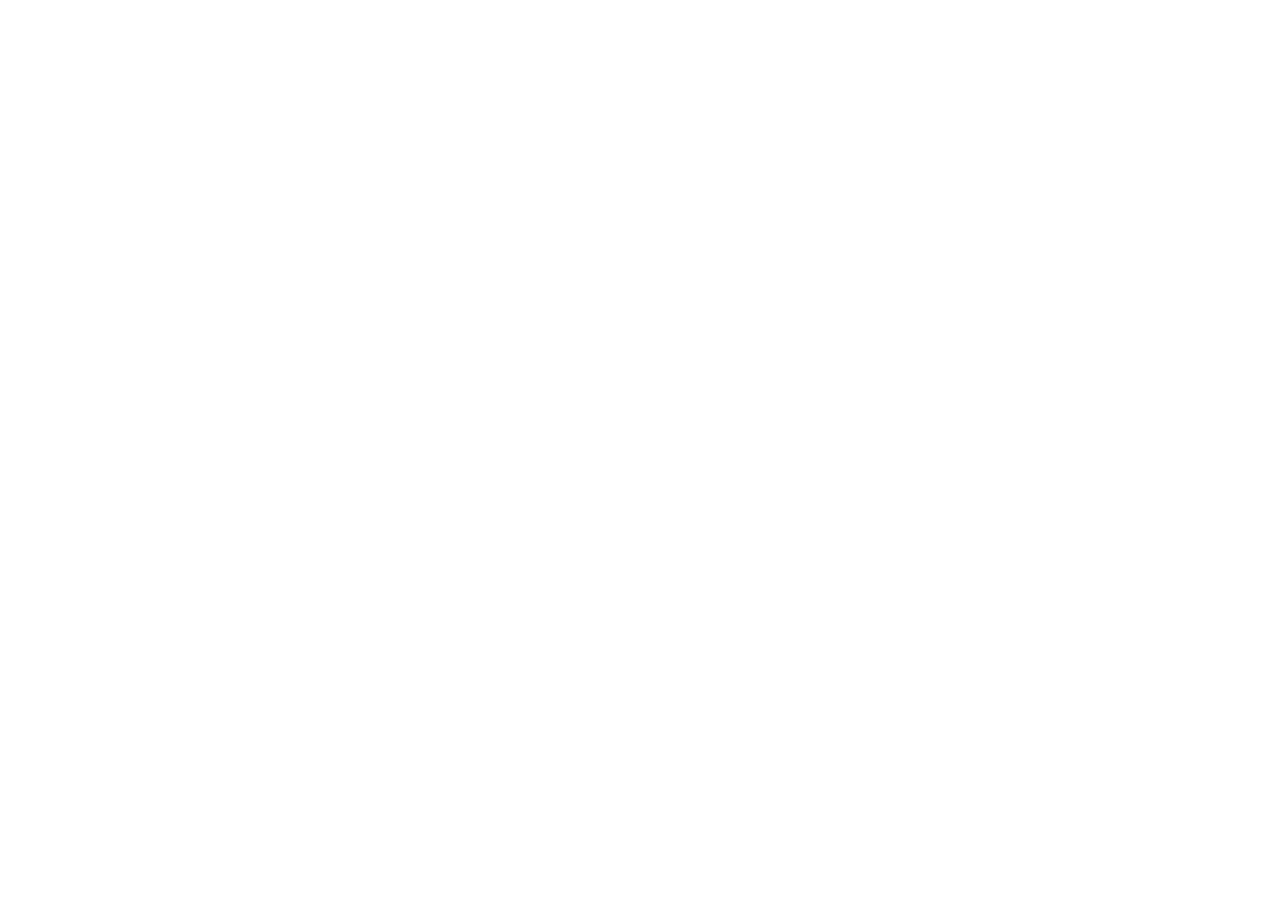
==== about.html @ 355c8183 "Init : création du dépôt, arborescence des fichiers et structure HTML de base" ====
<!DOCTYPE html>
<html lang="en">
<head>
    <meta charset="UTF-8">
    <meta name="viewport" content="width=device-width, initial-scale=1.0">
    <title>Document</title>
    <link rel="stylesheet" href="bootstrap\bootstrap5\css\bootstrap.css">
    <link rel="stylesheet" href="css/style.css">
</head>
<body>
    









    <script 
src="https://cdn.jsdelivr.net/npm/bootstrap@5.3.0/dist/js/bootstrap.bundle.min.js"
></script> 
<!-- Votre script JavaScript --> 
<script src="js/main.js"></script>
</body>
</html>
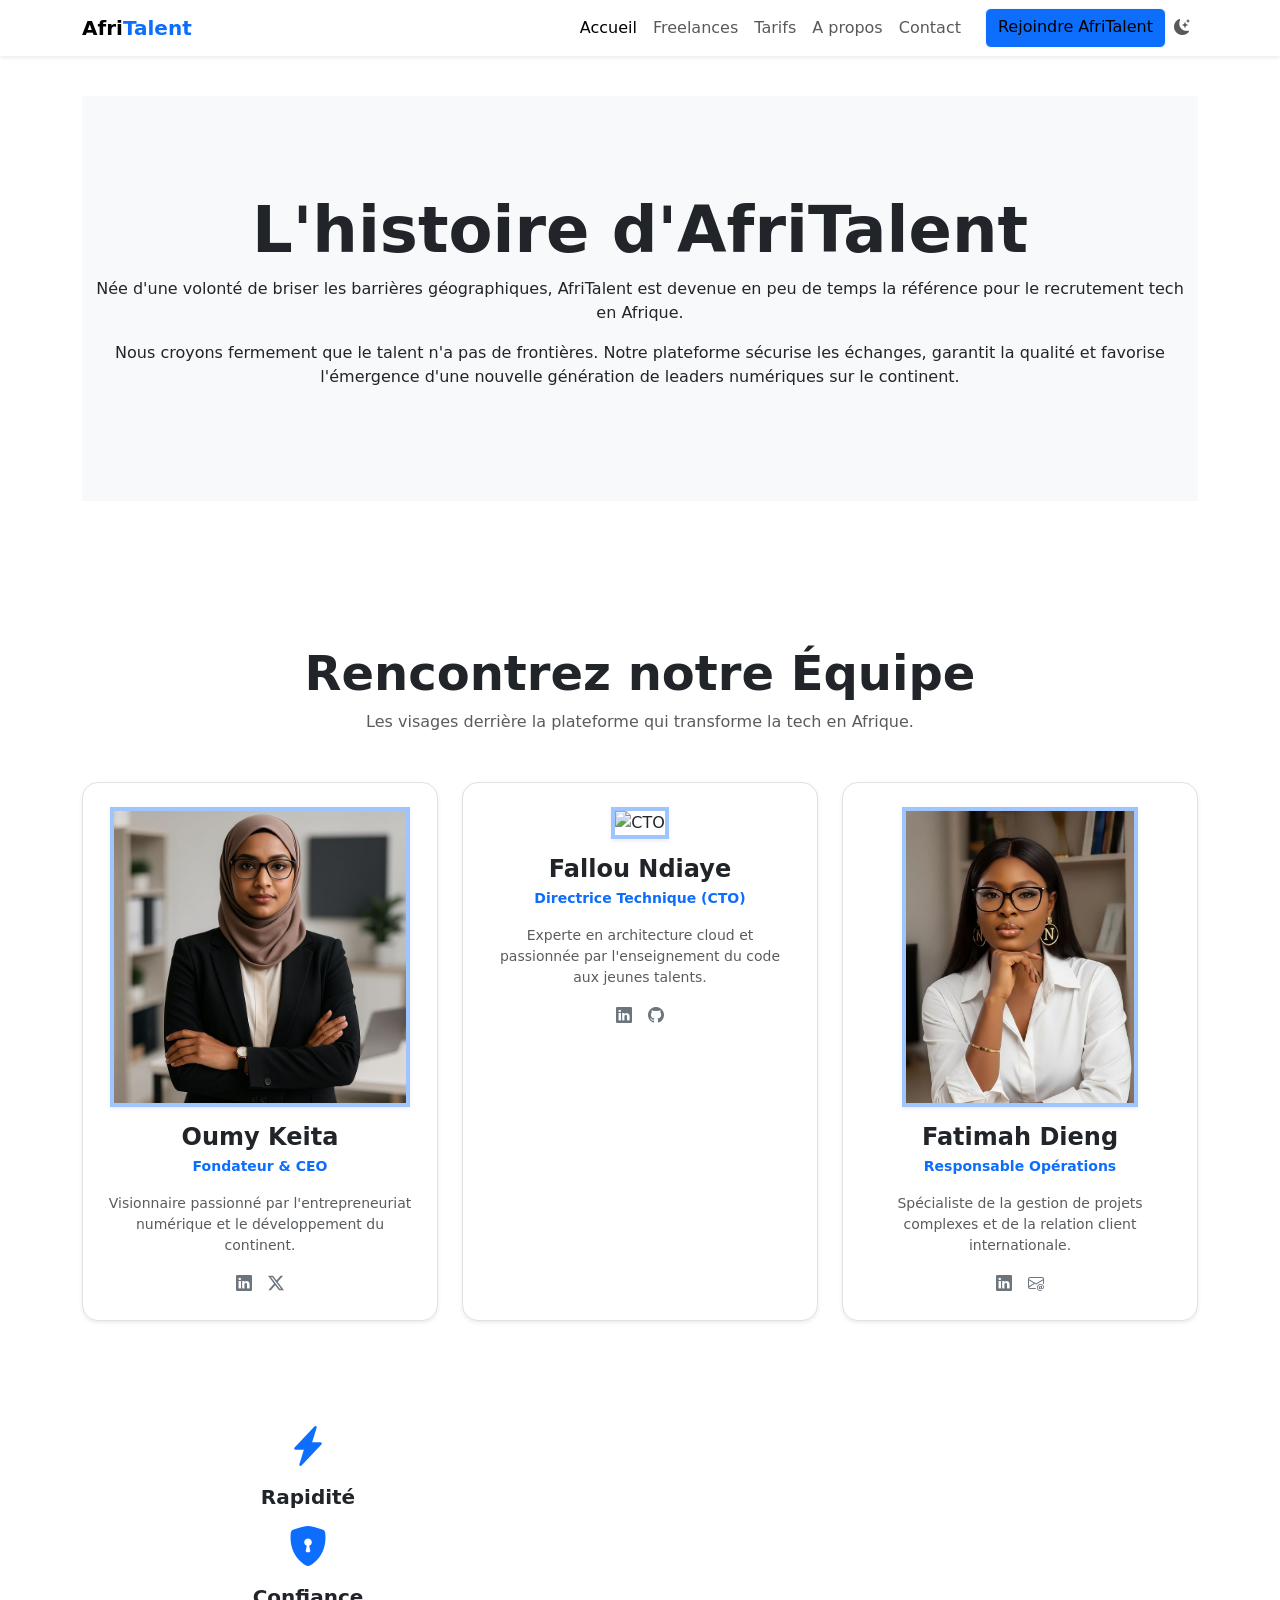
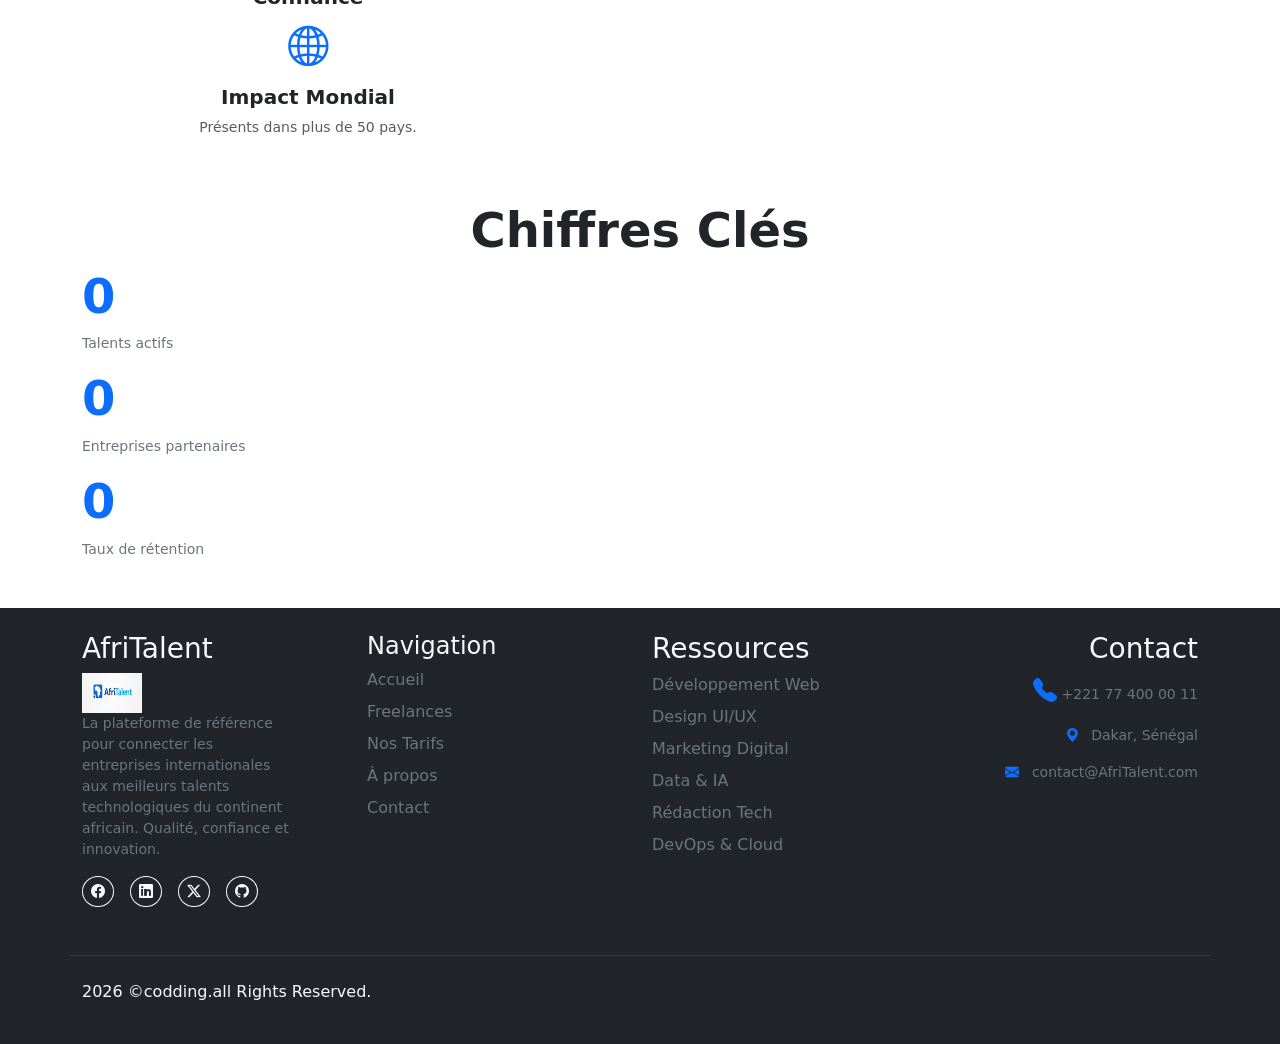
==== commit bb30c63c: "HTML : structure complète des 5 pages avec sections et contenu texte" ====
--- a/about.html
+++ b/about.html
@@ -1,27 +1,205 @@
 <!DOCTYPE html>
 <html lang="en">
+
 <head>
     <meta charset="UTF-8">
     <meta name="viewport" content="width=device-width, initial-scale=1.0">
-    <title>Document</title>
-    <link rel="stylesheet" href="bootstrap\bootstrap5\css\bootstrap.css">
+    <title>A Propos-AfriTalent</title>
+    <!-- Bootstrap 5 via CDN : feuille de style -->
+    <link href="https://cdn.jsdelivr.net/npm/bootstrap@5.3.0/dist/css/bootstrap.min.css" rel="stylesheet">
+    <link rel="stylesheet" href="https://cdn.jsdelivr.net/npm/bootstrap-icons@1.11.3/font/bootstrap-icons.css">
     <link rel="stylesheet" href="css/style.css">
 </head>
+
 <body>
-    
+    <nav class="navbar navbar-expand-lg  fixed-top bg-white shadow-sm" id="mainNav">
+        <div class="container">
+            <a class="navbar-brand fw-bold" href="index.html">Afri<span class="text-primary">Talent</span></a>
+            <div class="collapse navbar-collapse" id="navMenu">
+                <ul class="navbar-nav ms-auto">
+                    <li class="nav-item"><a class="nav-link active" href="index.html">Accueil</a></li>
+                    <li class="nav-item"><a class="nav-link " href="freelances.html">Freelances</a></li>
+                    <li class="nav-item"><a class="nav-link" href="tarifs.html">Tarifs</a></li>
+                    <li class="nav-item"><a class="nav-link" href="about.html">A propos</a></li>
+                    <li class="nav-item"><a class="nav-link" href="contact.html">Contact</a></li>
+                    <a href="#" class="btn btn-light ms-3 bg-primary">Rejoindre AfriTalent</a>
+                    <button class="btn btn-link nav-link" id="darkModeToggle"><i
+                            class="bi bi-moon-stars-fill"></i></button>
+                </ul>
+                <div>
+                </div>
+            </div>
+        </div>
+    </nav>
+    <section class="container py-5">
+        <header class="bg-light py-5 mt-5">
+            <div class="container py-5 text-center reveal">
+                <h1 class="display-3 fw-bold">L'histoire d'AfriTalent</h1>
+                <p>Née d'une volonté de briser les barrières géographiques, AfriTalent est devenue en peu de temps la
+                    référence pour le recrutement tech en Afrique.</p>
+                <p>Nous croyons fermement que le talent n'a pas de frontières. Notre plateforme sécurise les échanges,
+                    garantit la qualité et favorise l'émergence d'une nouvelle génération de leaders numériques sur le
+                    continent.</p>
+            </div>
+        </header>
+    </section>
+    <section class="container py-5">
+        <div class="py-5 reveal">
+            <div class="text-center mb-5">
+                <h2 class="fw-bold display-5">Rencontrez notre Équipe</h2>
+                <p class="text-muted">Les visages derrière la plateforme qui transforme la tech en Afrique.</p>
+            </div>
+            <div class="row g-4">
+                <div class="col-md-4 text-center">
+                    <div class="team-card p-4 rounded-4 bg-white shadow-sm border h-100">
+                        <img src="image/oumy.jpg" height="300vh"
+                            class=" mb-3 border border-4 border-primary-subtle shadow-sm" alt="CEO">
+                        <h4 class="fw-bold mb-1">Oumy Keita</h4>
+                        <p class="text-primary fw-bold small mb-3">Fondateur & CEO</p>
+                        <p class="text-muted small">Visionnaire passionné par l'entrepreneuriat numérique et le
+                            développement du continent.</p>
+                        <div class="d-flex justify-content-center gap-3">
+                            <a href="#" class="text-secondary"><i class="bi bi-linkedin"></i></a>
+                            <a href="#" class="text-secondary"><i class="bi bi-twitter-x"></i></a>
+                        </div>
+                    </div>
+                </div>
+                <div class="col-md-4 text-center">
+                    <div class="team-card p-4 rounded-4 bg-white shadow-sm border h-100">
+                        <img src="image/Fallou.jpg" height="300vh"
+                            class=" mb-3 border border-4 border-primary-subtle shadow-sm" alt="CTO">
+                        <h4 class="fw-bold mb-1">Fallou Ndiaye</h4>
+                        <p class="text-primary fw-bold small mb-3">Directrice Technique (CTO)</p>
+                        <p class="text-muted small">Experte en architecture cloud et passionnée par l'enseignement du
+                            code aux jeunes talents.</p>
+                        <div class="d-flex justify-content-center gap-3">
+                            <a href="#" class="text-secondary"><i class="bi bi-linkedin"></i></a>
+                            <a href="#" class="text-secondary"><i class="bi bi-github"></i></a>
+                        </div>
+                    </div>
+                </div>
+                <div class="col-md-4 text-center">
+                    <div class="team-card p-4 rounded-4 bg-white shadow-sm border h-100">
+                        <img src="image/fatimah.jpg" height="300vh"
+                            class=" mb-3 border border-4 border-primary-subtle shadow-sm" alt="COO">
+                        <h4 class="fw-bold mb-1">Fatimah Dieng</h4>
+                        <p class="text-primary fw-bold small mb-3">Responsable Opérations</p>
+                        <p class="text-muted small">Spécialiste de la gestion de projets complexes et de la relation
+                            client internationale.</p>
+                        <div class="d-flex justify-content-center gap-3">
+                            <a href="#" class="text-secondary"><i class="bi bi-linkedin"></i></a>
+                            <a href="#" class="text-secondary"><i class="bi bi-envelope-at"></i></a>
+                        </div>
+                    </div>
+                </div>
+            </div>
+        </div>
+    </section>
+    <section>
+        <div class="row align-items-center g-5 mb-5">
+            <div class="col-lg-6 reveal">
+                <div class="bento-grid">
+                    <div class="bento-item item-3 text-center">
+                        <i class="bi bi-lightning-charge-fill fs-1 text-primary"></i>
+                        <h5 class="fw-bold mt-2">Rapidité</h5>
+                    </div>
+                    <div class="bento-item text-center">
+                        <i class="bi bi-shield-lock-fill fs-1 text-primary"></i>
+                        <h5 class="fw-bold mt-2">Confiance</h5>
+                    </div>
+                    <div class="bento-item item-1 text-center">
+                        <i class="bi bi-globe2 fs-1 text-primary"></i>
+                        <h5 class="fw-bold mt-2">Impact Mondial</h5>
+                        <p class="small text-muted">Présents dans plus de 50 pays.</p>
+                    </div>
+                </div>
+            </div>
+        </div>
+    </section>
+    <section class="container my-5">
+        <h2 class="fw-bold display-5 text-center ">Chiffres Clés</h2>
+        <div class="bento-grid">
+            <div class="bento-item large">
+                <h3 class="display-5 fw-bold text-primary">0</h3>
+                <p class="text-secondary small">Talents actifs</p>
+            </div>
+            <div class="bento-item">
+                <h3 class="display-5 fw-bold text-primary">0</h3>
+                <p class="text-secondary small">Entreprises partenaires</p>
+            </div>
+            <div class="bento-item">
+                <h3 class="display-5 fw-bold text-primary">0</h3>
+                <p class="text-secondary small">Taux de rétention</p>
+            </div>
+        </div>
+    </section>
+    <footer class="bg-dark text-light py-4">
+        <div class="container">
+            <div class="row">
+                <div class="col col-lg-3">
+                    <h3>AfriTalent</h3>
+                    <img src="image/logo.jpeg" alt="" width="60px" height="40px">
+                    <p class="text-secondary small pe-lg-5">
+                        La plateforme de référence pour connecter les entreprises internationales aux meilleurs talents
+                        technologiques du continent africain. Qualité, confiance et innovation.
+                    </p>
+                    <div class="d-flex gap-3 mt-3 mb-4">
+                        <a href="#" class="btn btn-outline-light btn-sm rounded-circle"><i
+                                class="bi bi-facebook"></i></a>
+                        <a href="#" class="btn btn-outline-light btn-sm rounded-circle"><i
+                                class="bi bi-linkedin"></i></a>
+                        <a href="#" class="btn btn-outline-light btn-sm rounded-circle"><i
+                                class="bi bi-twitter-x"></i></a>
+                        <a href="#" class="btn btn-outline-light btn-sm rounded-circle"><i class="bi bi-github"></i></a>
+                    </div>
+                </div>
+                <div class="col">
+                    <h4>Navigation</h4>
+                    <ul class="list-unstyled footer-links">
+                        <li class="mb-2"><a href="index.html" class="text-secondary text-decoration-none">Accueil</a>
+                        </li>
+                        <li class="mb-2"><a href="freelances.html"
+                                class="text-secondary text-decoration-none">Freelances</a></li>
+                        <li class="mb-2"><a href="tarifs.html" class="text-secondary text-decoration-none">Nos
+                                Tarifs</a></li>
+                        <li class="mb-2"><a href="about.html" class="text-secondary text-decoration-none">À propos</a>
+                        </li>
+                        <li class="mb-2"><a href="contact.html" class="text-secondary text-decoration-none">Contact</a>
+                        </li>
+                    </ul>
+                </div>
+                <div class="col">
+                    <h3>Ressources</h3>
+                    <ul class="list-unstyled footer-links">
+                        <li class="mb-2"><a href="#" class="text-secondary text-decoration-none">Développement Web</a>
+                        </li>
+                        <li class="mb-2"><a href="#" class="text-secondary text-decoration-none">Design UI/UX</a></li>
+                        <li class="mb-2"><a href="#" class="text-secondary text-decoration-none">Marketing Digital</a>
+                        </li>
+                        <li class="mb-2"><a href="#" class="text-secondary text-decoration-none">Data & IA</a></li>
+                        <li class="mb-2"><a href="#" class="text-secondary text-decoration-none">Rédaction Tech</a></li>
+                        <li class="mb-2"><a href="#" class="text-secondary text-decoration-none">DevOps & Cloud</a></li>
+                    </ul>
+                </div>
+                <div class="col col-lg-3 text-lg-end">
+                    <h3>Contact</h3>
+                    <p class="text-secondary small"><i class="bi bi-telephone-fill text-primary fs-4"></i> +221 77 400
+                        00 11</p>
+                    <p class="text-secondary small "><i class="bi bi-geo-alt-fill text-primary me-2"></i> Dakar, Sénégal
+                    </p>
+                    <p class="text-secondary small "><i class="bi bi-envelope-fill text-primary me-2"></i>
+                        contact@AfriTalent.com</p>
+                </div>
+                <hr class="my-4 border-secondary">
+                <div>
+                    <p>2026 &copy;codding.all Rights Reserved.</p>
+                </div>
+            </div>
+        </div>
+        </footter>
+        <script src="https://cdn.jsdelivr.net/npm/bootstrap@5.3.0/dist/js/bootstrap.bundle.min.js"></script>
+        <!-- Votre script JavaScript -->
+        <script src="js/main.js"></script>
+</body>
 
-
-
-
-
-
-
-
-
-    <script 
-src="https://cdn.jsdelivr.net/npm/bootstrap@5.3.0/dist/js/bootstrap.bundle.min.js"
-></script> 
-<!-- Votre script JavaScript --> 
-<script src="js/main.js"></script>
-</body>
 </html>
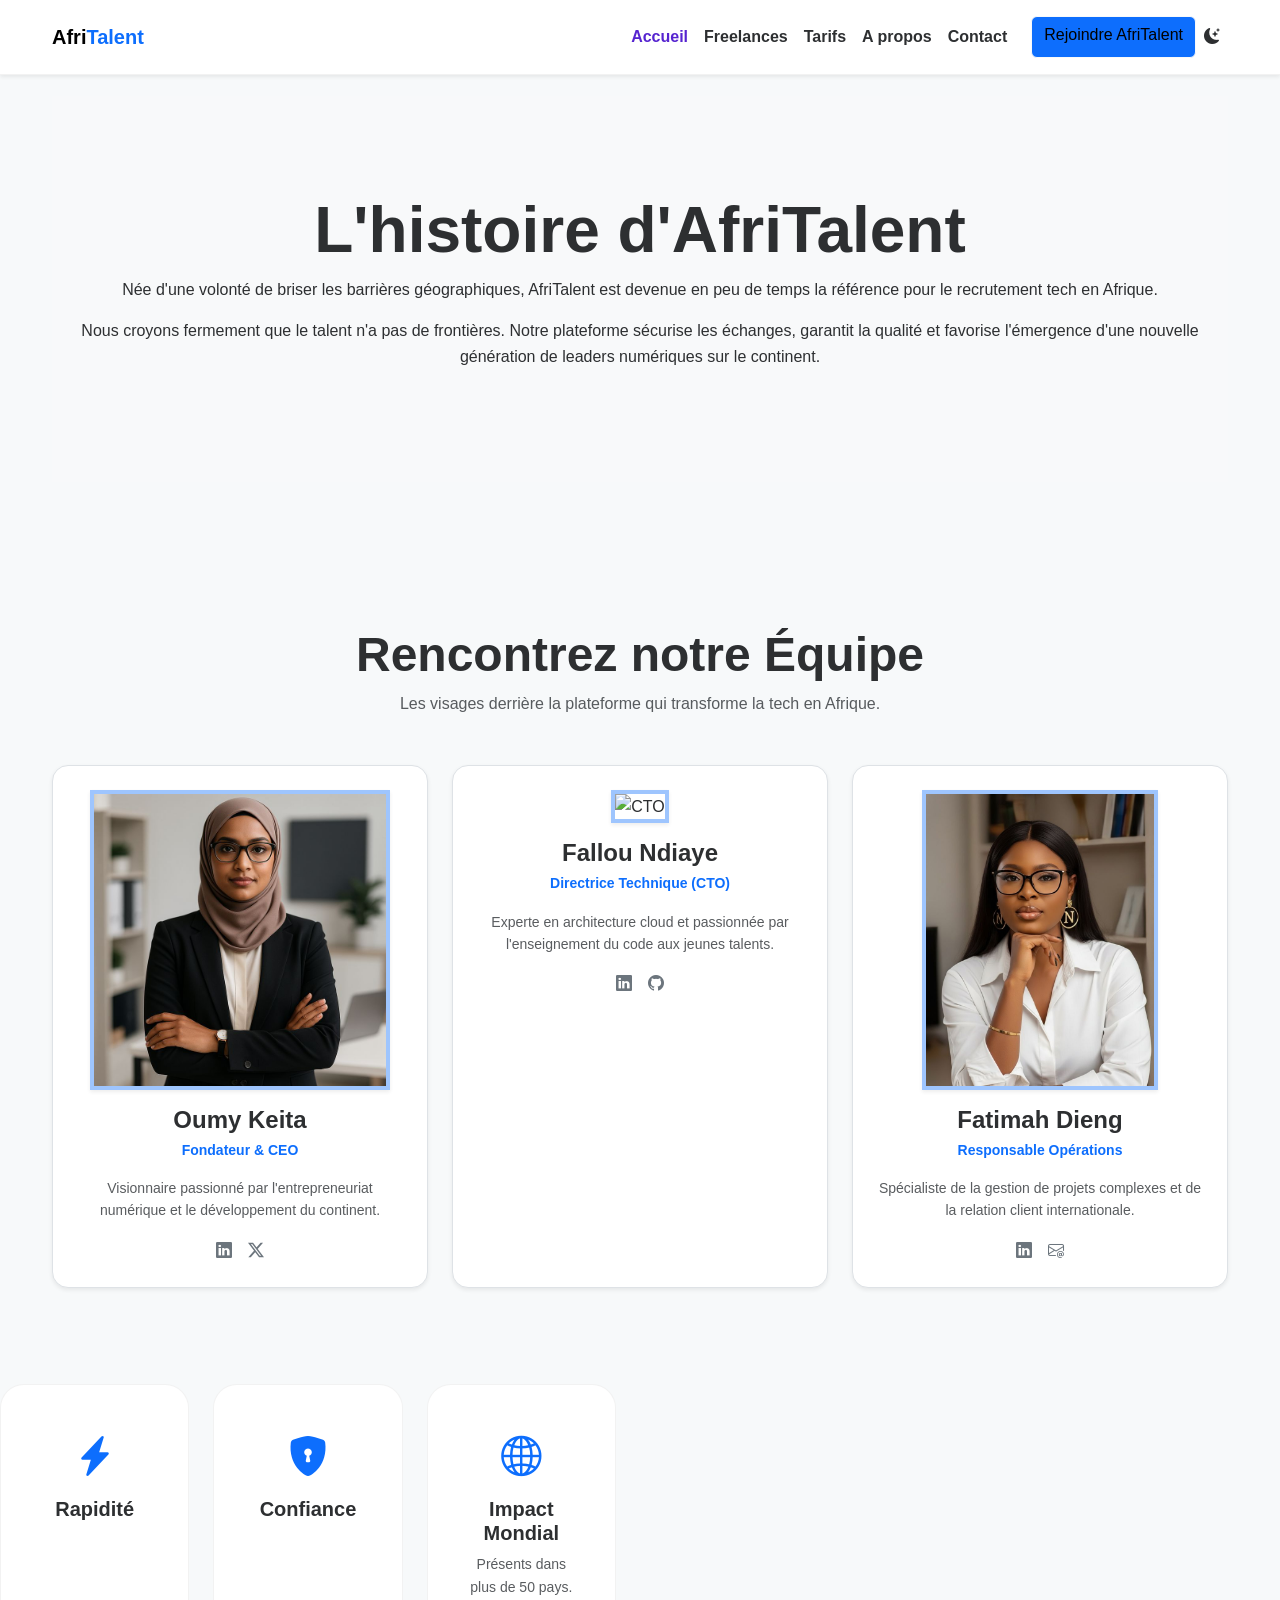
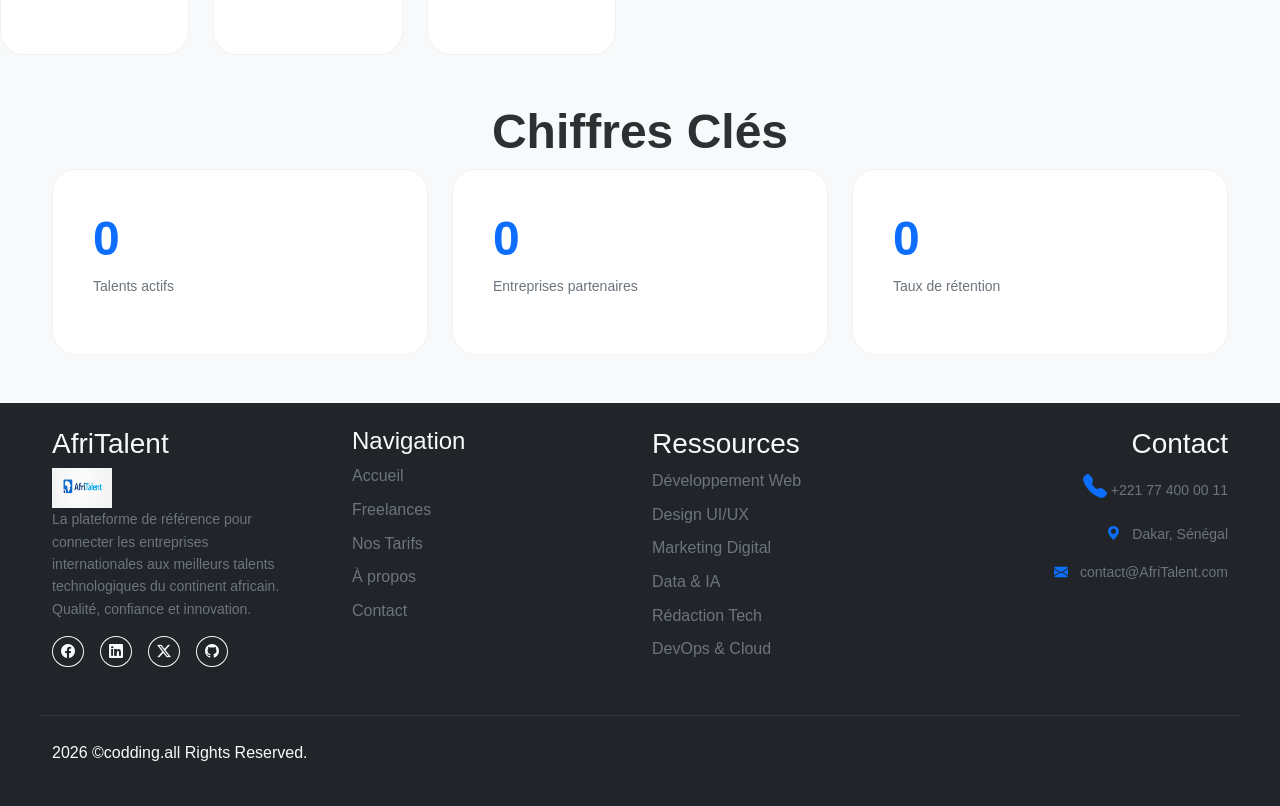
==== commit eeb910da: "CSS : responsive design mobile et tablette, media queries" ====
--- a/about.html
+++ b/about.html
@@ -12,25 +12,27 @@
 </head>
 
 <body>
-    <nav class="navbar navbar-expand-lg  fixed-top bg-white shadow-sm" id="mainNav">
-        <div class="container">
+    <nav class="navbar navbar-expand-lg fixed-top   bg-white shadow-sm" id="mainNav">
+            <div class="container">
             <a class="navbar-brand fw-bold" href="index.html">Afri<span class="text-primary">Talent</span></a>
-            <div class="collapse navbar-collapse" id="navMenu">
-                <ul class="navbar-nav ms-auto">
-                    <li class="nav-item"><a class="nav-link active" href="index.html">Accueil</a></li>
-                    <li class="nav-item"><a class="nav-link " href="freelances.html">Freelances</a></li>
-                    <li class="nav-item"><a class="nav-link" href="tarifs.html">Tarifs</a></li>
-                    <li class="nav-item"><a class="nav-link" href="about.html">A propos</a></li>
-                    <li class="nav-item"><a class="nav-link" href="contact.html">Contact</a></li>
-                    <a href="#" class="btn btn-light ms-3 bg-primary">Rejoindre AfriTalent</a>
-                    <button class="btn btn-link nav-link" id="darkModeToggle"><i
-                            class="bi bi-moon-stars-fill"></i></button>
-                </ul>
-                <div>
-                </div>
-            </div>
-        </div>
-    </nav>
+                <button class="navbar-toggler" type="button" data-bs-toggle="collapse" data-bs-target="#navMenu">
+                    <i class="bi bi-list"></i>
+                </button>
+                <div class="collapse navbar-collapse" id="navMenu">
+                    <ul class="navbar-nav ms-auto">
+                        <li class="nav-item"><a class="nav-link active" href="index.html">Accueil</a></li>
+                        <li class="nav-item"><a class="nav-link " href="freelances.html">Freelances</a></li>
+                        <li class="nav-item"><a class="nav-link" href="tarifs.html">Tarifs</a></li>
+                        <li class="nav-item"><a class="nav-link" href="about.html">A propos</a></li>
+                        <li class="nav-item"><a class="nav-link" href="contact.html">Contact</a></li>
+                        <a href="#" class="btn btn-light ms-3 bg-primary">Rejoindre AfriTalent</a>
+                        <button class="btn btn-link nav-link" id="darkModeToggle"><i class="bi bi-moon-stars-fill"></i></button>
+                    </ul>
+                    <div>
+                    </div>
+                </div>
+            </div>
+        </nav>
     <section class="container py-5">
         <header class="bg-light py-5 mt-5">
             <div class="container py-5 text-center reveal">
--- a/css/style.css
+++ b/css/style.css
@@ -0,0 +1,190 @@
+*{
+   margin: 0;
+   padding: 0;
+   box-sizing: border-box;
+}
+:root{
+   --primary: #5624d0;        
+   --accent: #cef53d;        
+   --dark-bg: #1c1d1f;
+   --light-bg: #f7f9fa;
+   --white: #ffffff;
+   --text-main: #2d2f31;
+   --transition-smooth: all 0.4s cubic-bezier(0.165, 0.84, 0.44, 1);
+}
+@import url('https://fonts.googleapis.com/css2?family=Poppins:wght@300;400;600&display=swap');
+@import url('https://fonts.googleapis.com/css2?family=Roboto:wght@300;400;700&display=swap');
+body{
+   font-family: 'Roboto',sans-serif;
+   background-color: var(--light-bg);
+   color: var(--text-main);
+   line-height: 1.6;
+   margin: 0;
+   overflow-x: hidden;
+}
+
+html, body{
+    overflow-x: hidden;
+}
+
+h1,h2,h3{
+   font-family:'Poppins',sans-serif;
+}
+p{
+   font-size: 16px;
+
+}
+html{
+   scroll-behavior: smooth;
+}
+/* .nav-link.active, .nav-link:hover {
+    color: var(--primary) !important;
+} */
+.section-padding { 
+    padding: 100px 0; 
+}
+.section{
+    position: relative;
+}
+/* ==========================================================================
+   NAVBAR DYNAMIQUE
+   ========================================================================== */
+.navbar {
+    background-color: var(--white);
+    border-bottom: 1px solid rgba(0,0,0,0.05);
+    padding: 20px 0;
+    transition: var(--transition-smooth);
+}
+
+.navbar.scrolled {
+    padding: 10px 0;
+    background-color: rgba(255, 255, 255, 0.95);
+    backdrop-filter: blur(10px);
+    box-shadow: 0 10px 30px rgba(0,0,0,0.05);
+}
+
+.nav-link {
+    font-weight: 600;
+    color: var(--text-main) !important;
+}
+
+.nav-link.active, .nav-link:hover {
+    color: var(--primary) !important;
+}
+
+
+
+
+.hero-section{
+   padding: 60px 0;
+}
+
+.bento-grid {
+    display: grid;
+    grid-template-columns: repeat(3, 1fr);
+    gap: 24px;
+}
+
+.bento-item {
+    background: var(--white);
+    padding: 40px;
+    border-radius: 24px;
+    border: 1px solid rgba(0,0,0,0.05);
+    transition: var(--transition-smooth);
+    position: relative;
+    overflow: hidden;
+}
+.bento-item:hover {
+    transform: translateY(-10px);
+    box-shadow: 0 20px 40px rgba(0,0,0,0.08);
+}
+
+
+.card {
+  background: white;
+  padding: 20px;
+  border-radius: 10px;
+  transition: all 0.3s ease;
+  box-shadow: 0 2px 5px rgba(0,0,0,0.1);
+}
+
+.card:hover {
+  transform: translateY(-10px) scale(1.03);
+  box-shadow: 0 10px 20px rgba(0,0,0,0.2);
+}
+.carousel-item {
+  text-align: center;
+  padding: 40px;
+  
+}
+
+.carousel-item img {
+  width: 150px;
+  height: 150px;
+}
+
+@media(min-width:768px){
+  .carousel-item img {
+    width: 250px;
+    height: 250px;
+  }
+}
+.img{
+    box-shadow: #6f7376;
+    width: 70%;
+    border-radius: 10%;
+}
+
+.CTA{
+   display: flex;
+   flex-direction: column;
+   align-items: center;
+   justify-content: center;
+   padding: 40px;
+   text-align: center;
+}
+
+.container{
+    width: 100%;
+    max-width: 1200px;
+    margin: auto;
+}
+
+@media(max-width:375px){
+    body{
+        font-size:14px ;
+    }
+    .hero{
+        flex-direction: column;
+    }
+    .navbar{
+        flex-direction: column;
+    }
+    .card{
+        margin-bottom: 15px;
+    #ggg{
+        font-size: 14px;
+    }
+}
+}
+
+@media(max-width:768px){
+    .hero{
+        flex-direction: column;
+    }
+    .bento-grid{
+        display: grid;
+        grid-template-columns:1fr 1fr ;
+        gap: 20px;
+    }
+}
+@media(min-width:1200px){
+    .bento-grid{
+        grid-template-columns: repeat(3, 1fr );
+    }
+}
+
+.navbar{
+    padding: 1rem;
+    transition: all 0.3s ease;
+}
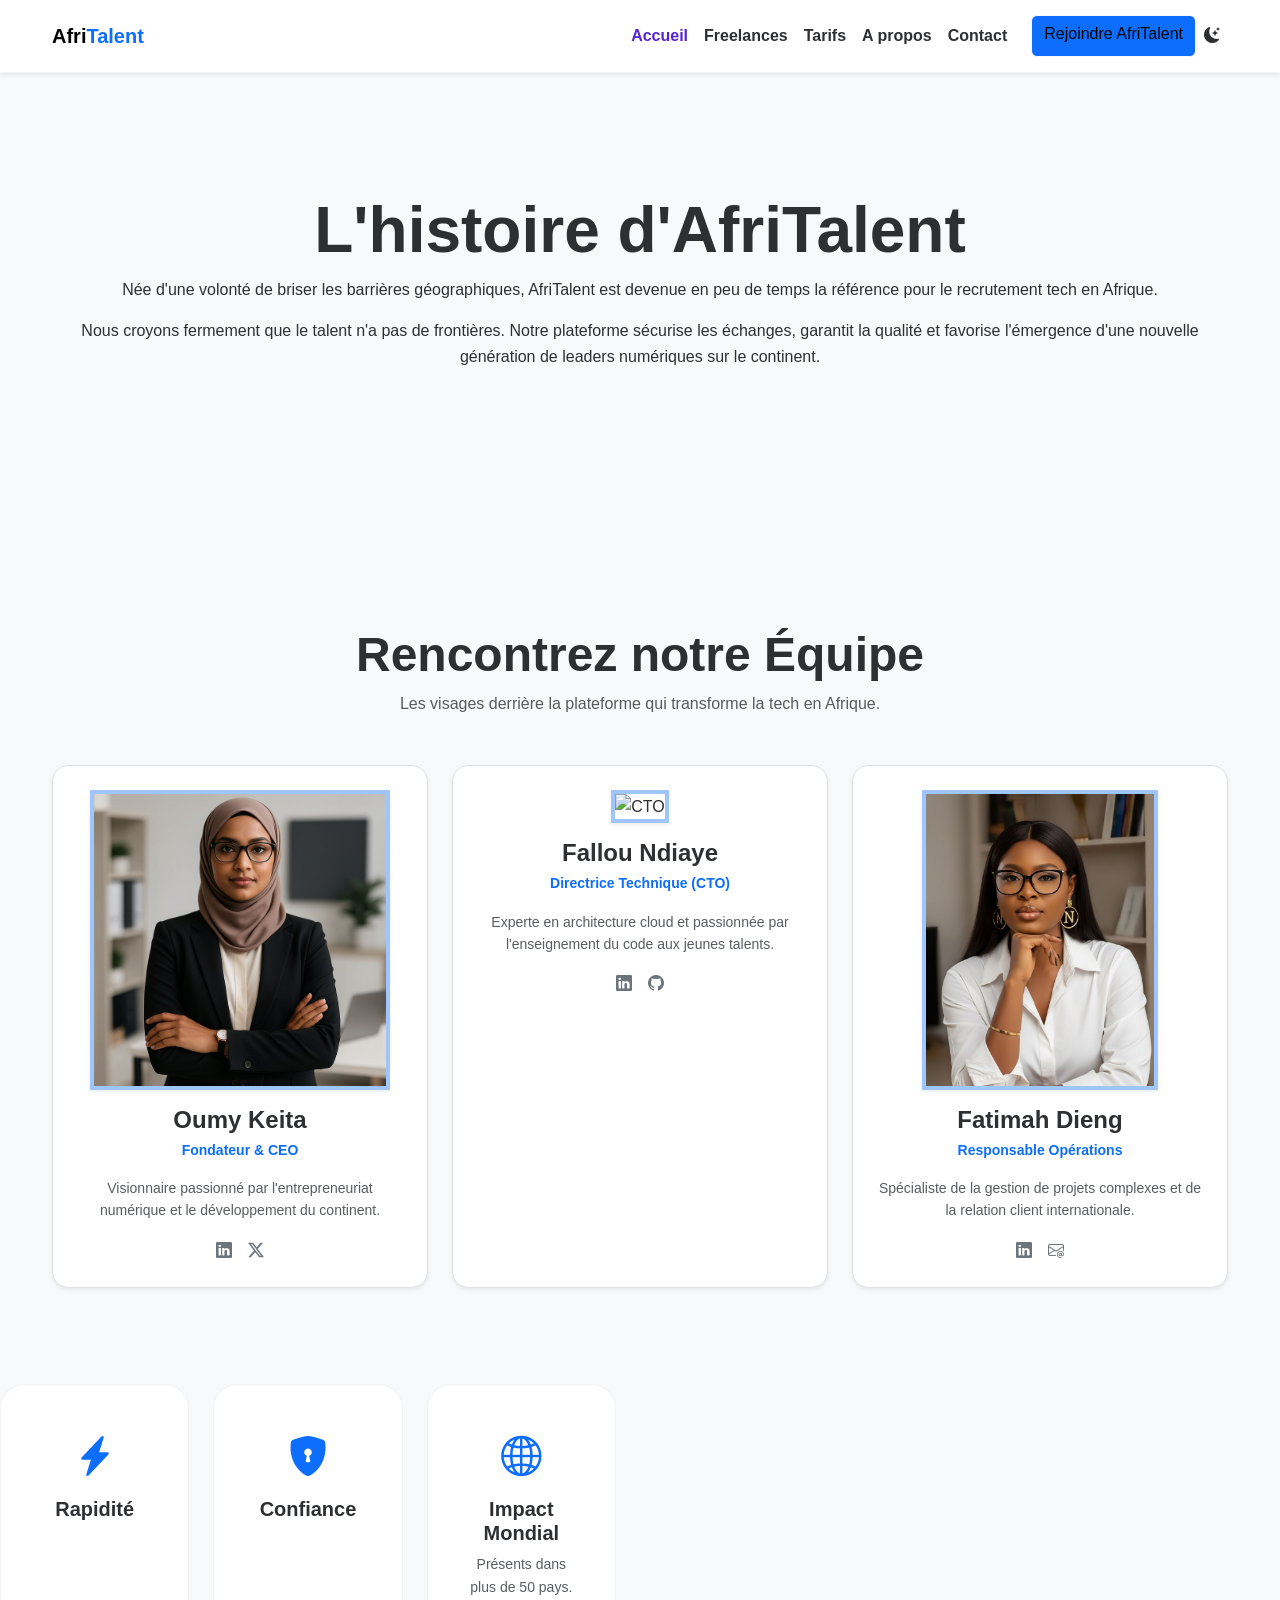
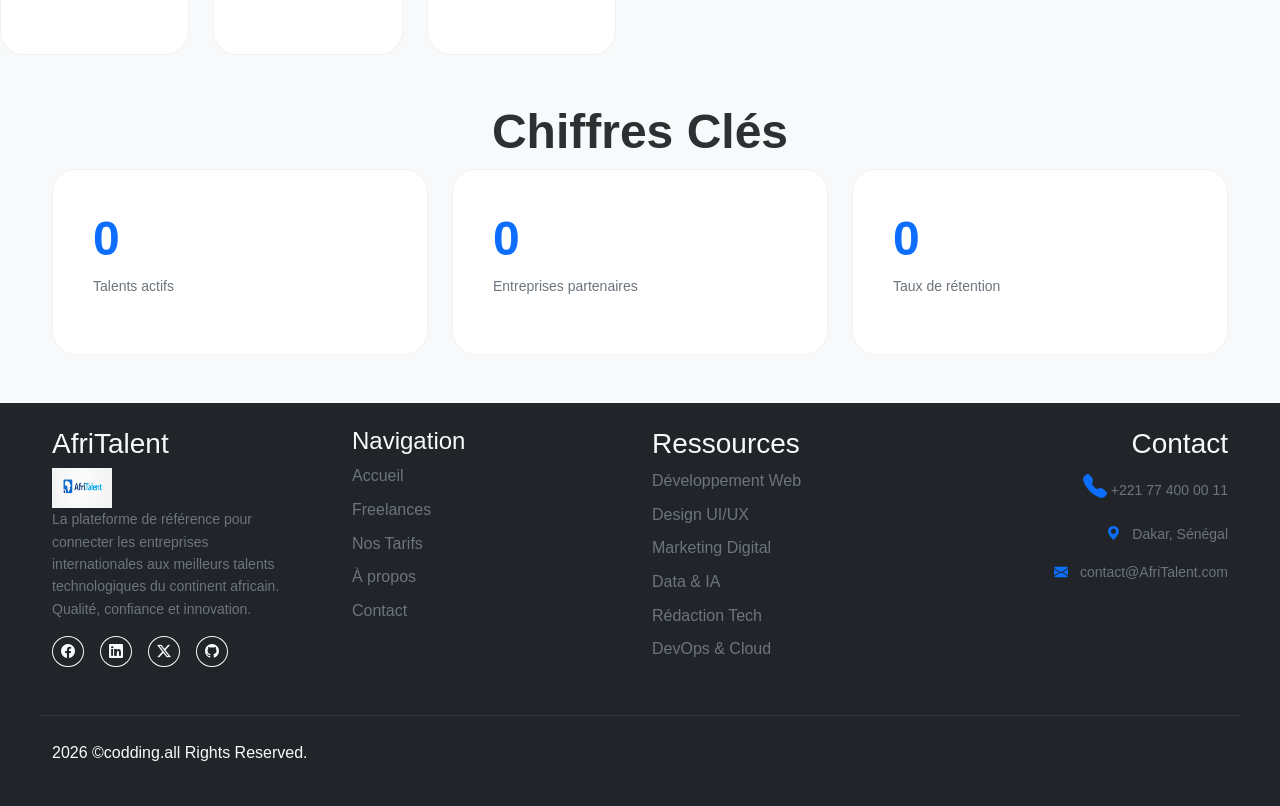
==== commit c8b5636a: "JS : dark mode avec localStorage, navbar dynamique au scroll" ====
--- a/about.html
+++ b/about.html
@@ -199,6 +199,8 @@
             </div>
         </div>
         </footter>
+            <button id="backToTop" class="btn btn-primary rounded-circle shadow"><i class="bi bi-arrow-up"></i></button>
+
         <script src="https://cdn.jsdelivr.net/npm/bootstrap@5.3.0/dist/js/bootstrap.bundle.min.js"></script>
         <!-- Votre script JavaScript -->
         <script src="js/main.js"></script>
--- a/css/style.css
+++ b/css/style.css
@@ -27,6 +27,92 @@
     overflow-x: hidden;
 }
 
+body.dark-mode {
+    background-color: #0b0b0b;
+    color: var(--white);
+}
+
+
+body.dark-mode .navbar, 
+body.dark-mode .bento-item, 
+body.dark-mode .card,
+body.dark-mode .accordion-item {
+    background-color: #1a1a1a;
+    border-color: #333;
+    color: var(--white);
+}
+/* Navbar en dark mode */
+body.dark-mode .navbar {
+    background-color: #121212 !important;
+}
+
+/* Liens normaux (PAS les boutons) */
+body.dark-mode .navbar .nav-link:not(.btn) {
+    color: #fff !important;
+}
+
+/* Bouton principal */
+body.dark-mode .btn-primary {
+    background-color: #0d6efd !important;
+    border-color: #0d6efd !important;
+    color: #fff !important;
+}
+
+/* Bouton toggle (lune/soleil) */
+body.dark-mode #darkModeToggle {
+    color: #fff !important;
+}
+
+body.dark-mode .bg-light { background-color: #121212 !important; }
+body.dark-mode .text-muted { color: #aaa !important; }
+body.dark-mode .nav-link { color: var(--white) !important; }
+
+/* ==============================================================
+La navbar qui change de style au scroll (fond, ombre, effet shrink)
+=================================================================
+*/
+/* Navbar normale */
+#mainNav {
+    transition: all 0.3s ease;
+    padding: 15px 0;
+}
+
+/* Navbar quand on scroll */
+#mainNav.scrolled {
+    background-color: #ffffff !important;
+    padding: 8px 0;
+    box-shadow: 0 4px 20px rgba(0,0,0,0.1);
+}
+
+/* Texte en mode scroll */
+#mainNav.scrolled .nav-link {
+    color: #000 !important;
+}
+
+/* Logo shrink */
+#mainNav.scrolled .navbar-brand {
+    font-size: 1.3rem;
+}
+
+body.dark-mode #mainNav.scrolled {
+    background-color: #121212 !important;
+    box-shadow: 0 4px 20px rgba(0,0,0,0.6);
+}
+
+body.dark-mode #mainNav.scrolled .nav-link:not(.btn) {
+    color: #fff !important;
+}
+
+#mainNav {
+    background-color: gray;
+}
+
+
+
+
+
+
+
 h1,h2,h3{
    font-family:'Poppins',sans-serif;
 }
@@ -46,6 +132,7 @@
 .section{
     position: relative;
 }
+
 /* ==========================================================================
    NAVBAR DYNAMIQUE
    ========================================================================== */
@@ -150,6 +237,7 @@
     margin: auto;
 }
 
+
 @media(max-width:375px){
     body{
         font-size:14px ;
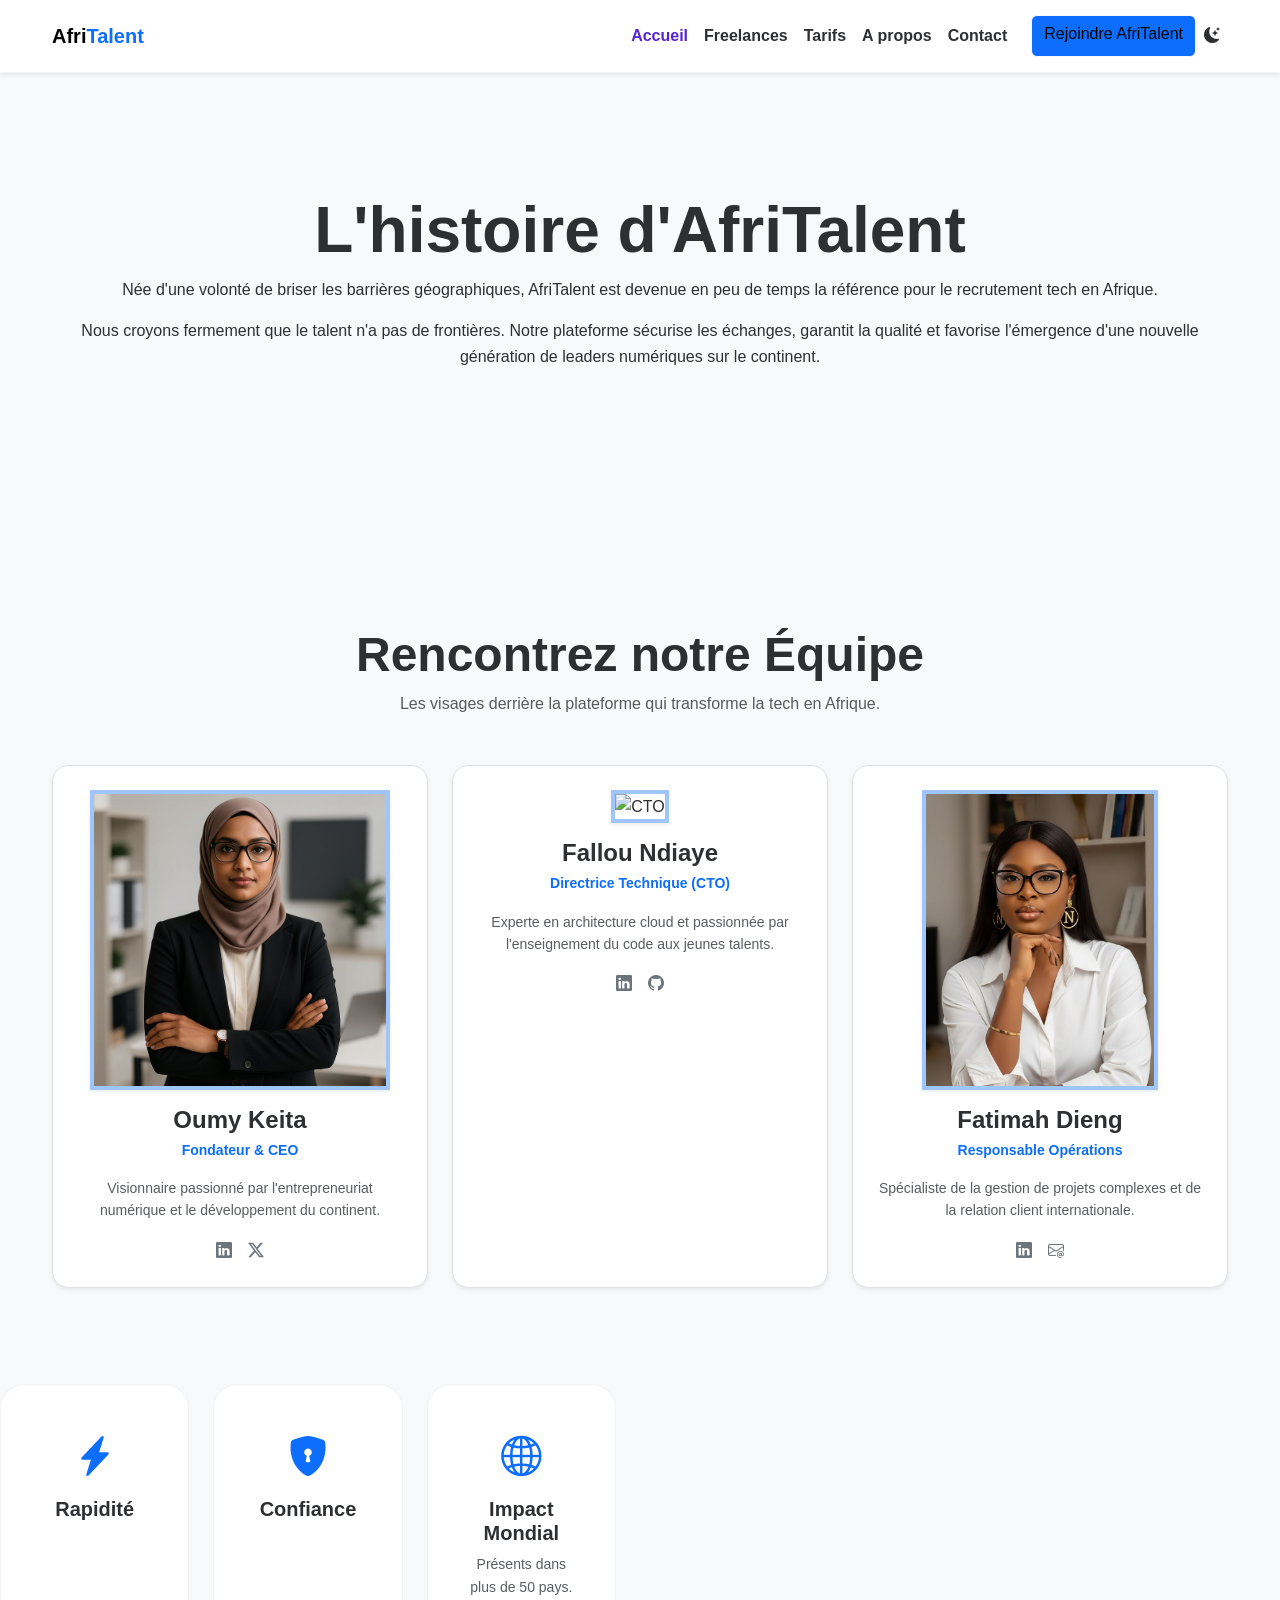
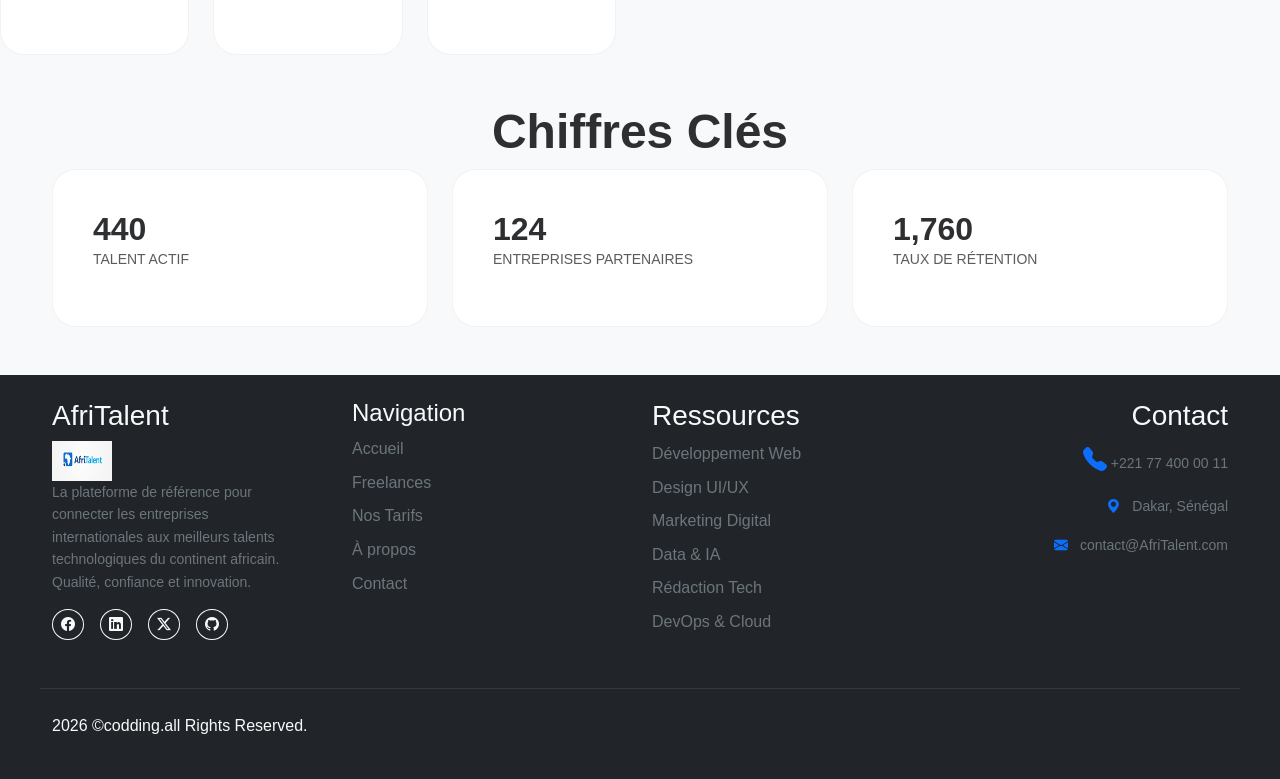
==== commit 54b1902e: "js : compteurs animes au scroll et animations fade-in des sections" ====
--- a/about.html
+++ b/about.html
@@ -122,16 +122,16 @@
         <h2 class="fw-bold display-5 text-center ">Chiffres Clés</h2>
         <div class="bento-grid">
             <div class="bento-item large">
-                <h3 class="display-5 fw-bold text-primary">0</h3>
-                <p class="text-secondary small">Talents actifs</p>
+                 <h2 class="fw-bold mb-0"><span class="counter" data-target="2500">0</span></h2>
+                 <p class="small text-muted text-uppercase">Talent Actif</p>
             </div>
             <div class="bento-item">
-                <h3 class="display-5 fw-bold text-primary">0</h3>
-                <p class="text-secondary small">Entreprises partenaires</p>
+                <h2 class="fw-bold mb-0"><span class="counter" data-target="700">0</span></h2>
+                <p class="small text-muted text-uppercase">Entreprises partenaires</p>
             </div>
             <div class="bento-item">
-                <h3 class="display-5 fw-bold text-primary">0</h3>
-                <p class="text-secondary small">Taux de rétention</p>
+                <h2 class="fw-bold mb-0"><span class="counter" data-target="10000">0</span></h2>
+                <p class="small text-muted text-uppercase">Taux de rétention</p>              
             </div>
         </div>
     </section>
--- a/css/style.css
+++ b/css/style.css
@@ -107,7 +107,18 @@
     background-color: gray;
 }
 
-
+/* État initial (caché) */
+.fade-in {
+    opacity: 0;
+    transform: translateY(40px);
+    transition: all 0.8s ease;
+}
+
+/* Quand visible */
+.fade-in.show {
+    opacity: 1;
+    transform: translateY(0);
+}
 
 
 
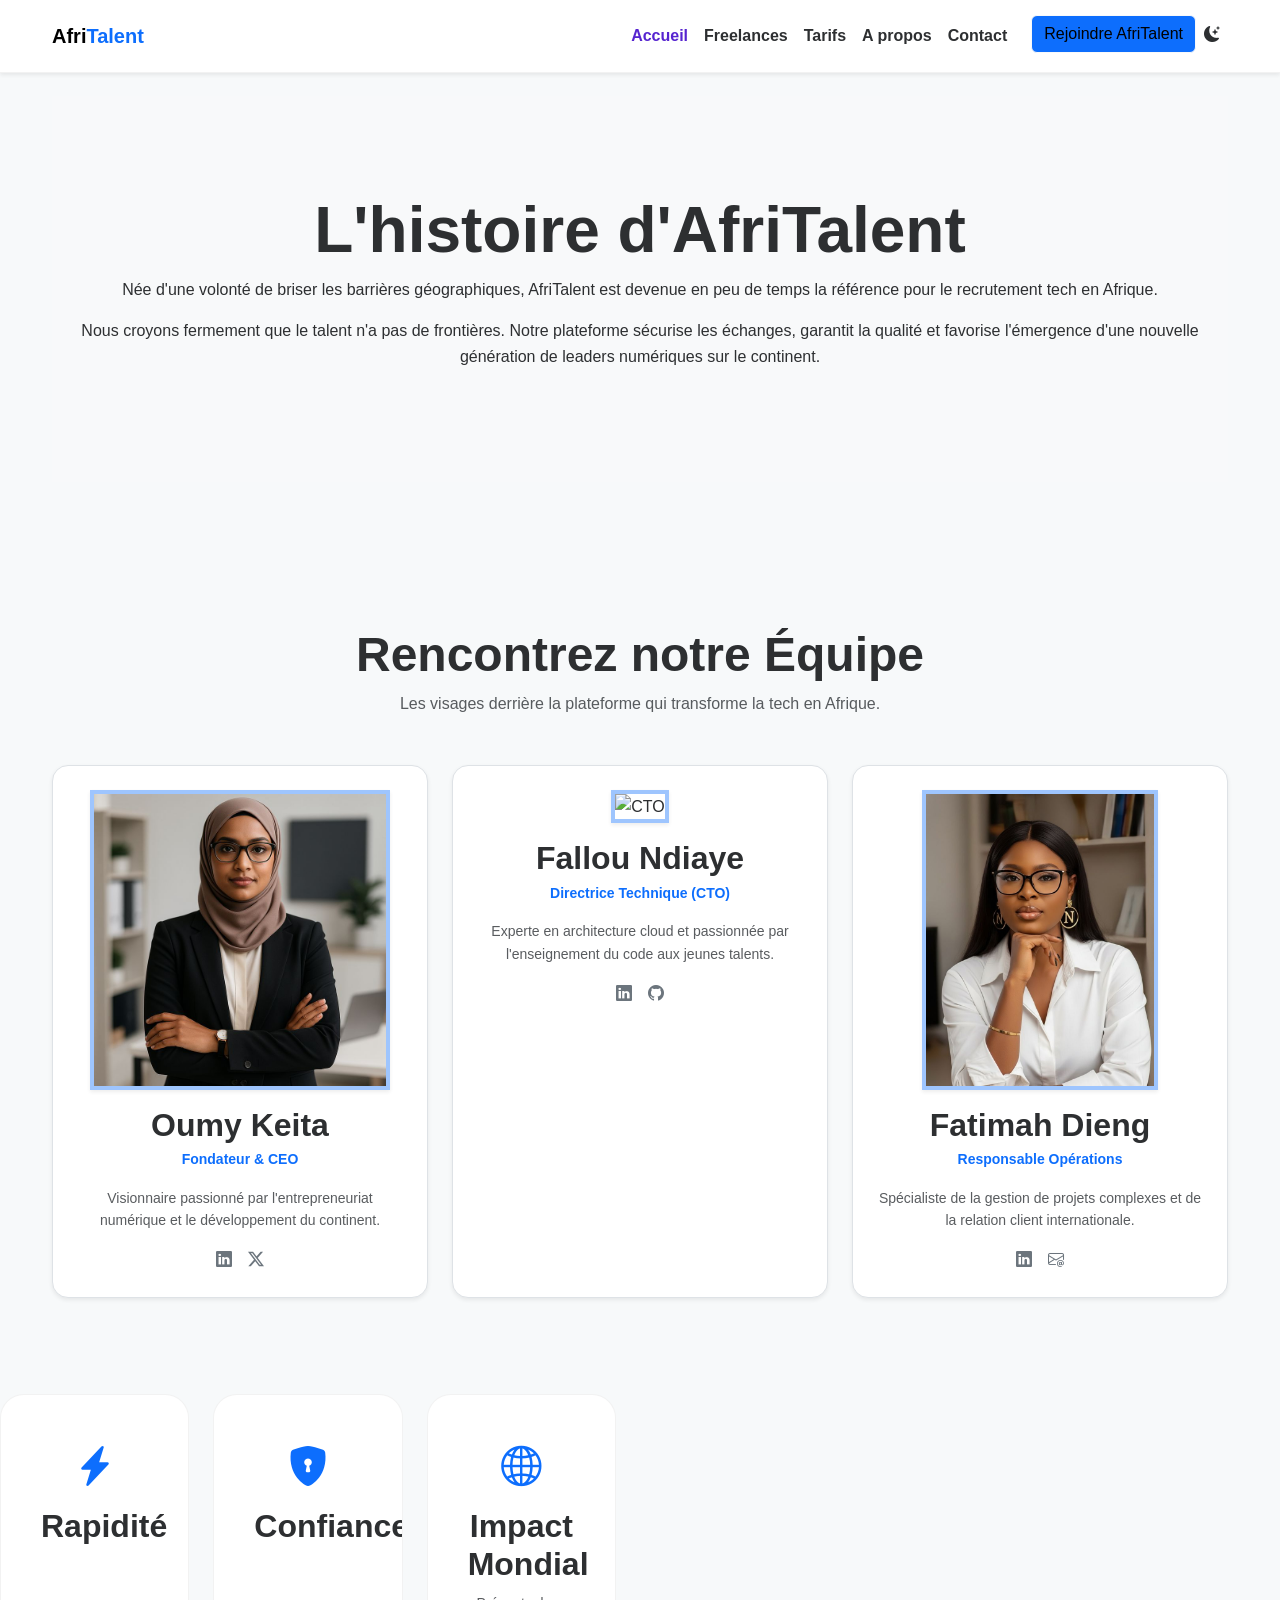
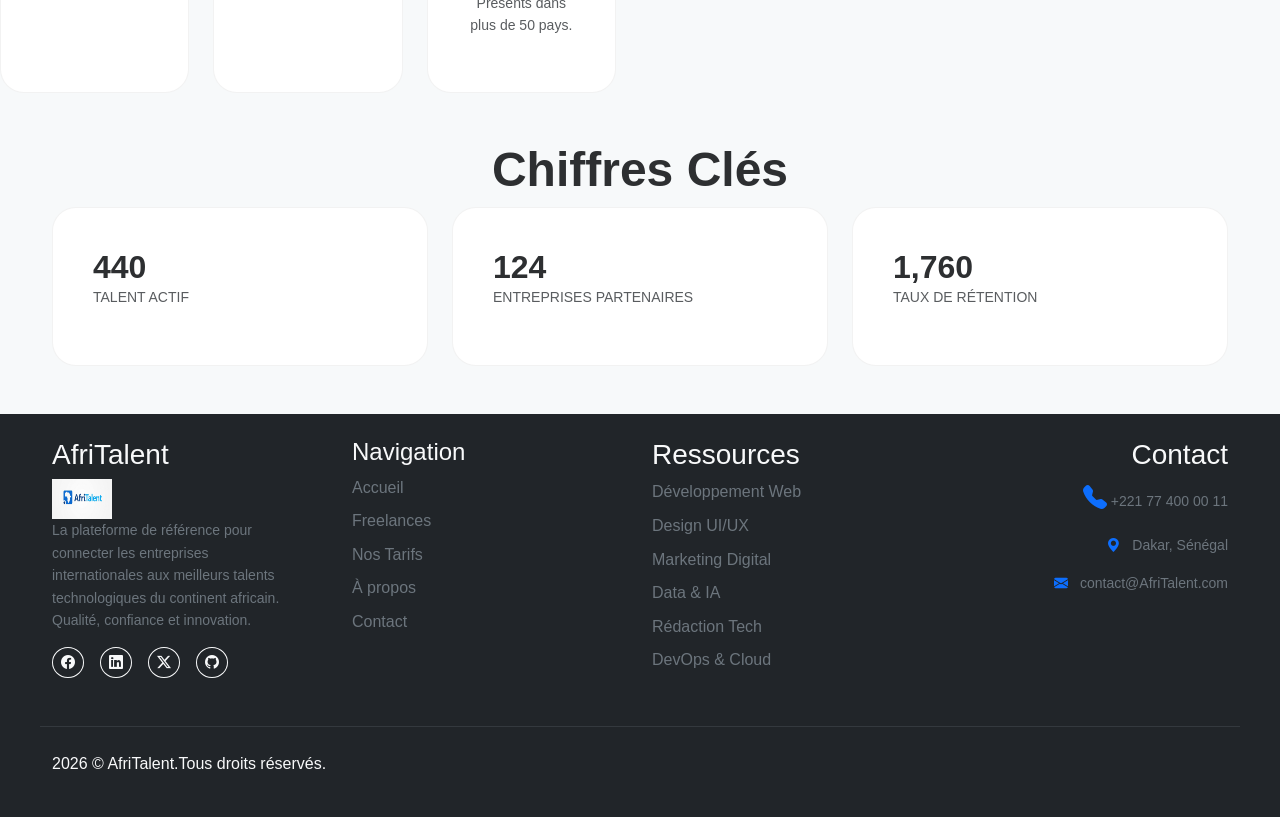
==== commit 0e2a5888: "Finalisation : corrections responsive, optimisation du code et commentaires" ====
--- a/about.html
+++ b/about.html
@@ -1,5 +1,5 @@
 <!DOCTYPE html>
-<html lang="en">
+<html lang="fr">
 
 <head>
     <meta charset="UTF-8">
@@ -12,27 +12,33 @@
 </head>
 
 <body>
+    <!-- NAVBAR -->
     <nav class="navbar navbar-expand-lg fixed-top   bg-white shadow-sm" id="mainNav">
-            <div class="container">
+        <div class="container">
             <a class="navbar-brand fw-bold" href="index.html">Afri<span class="text-primary">Talent</span></a>
-                <button class="navbar-toggler" type="button" data-bs-toggle="collapse" data-bs-target="#navMenu">
-                    <i class="bi bi-list"></i>
-                </button>
-                <div class="collapse navbar-collapse" id="navMenu">
-                    <ul class="navbar-nav ms-auto">
-                        <li class="nav-item"><a class="nav-link active" href="index.html">Accueil</a></li>
-                        <li class="nav-item"><a class="nav-link " href="freelances.html">Freelances</a></li>
-                        <li class="nav-item"><a class="nav-link" href="tarifs.html">Tarifs</a></li>
-                        <li class="nav-item"><a class="nav-link" href="about.html">A propos</a></li>
-                        <li class="nav-item"><a class="nav-link" href="contact.html">Contact</a></li>
-                        <a href="#" class="btn btn-light ms-3 bg-primary">Rejoindre AfriTalent</a>
-                        <button class="btn btn-link nav-link" id="darkModeToggle"><i class="bi bi-moon-stars-fill"></i></button>
-                    </ul>
-                    <div>
-                    </div>
-                </div>
-            </div>
-        </nav>
+            <!-- bouton menu -->
+            <button class="navbar-toggler" type="button" data-bs-toggle="collapse" data-bs-target="#navMenu">
+                <i class="bi bi-list"></i>
+            </button>
+            <div class="collapse navbar-collapse" id="navMenu">
+                <ul class="navbar-nav ms-auto">
+                    <li class="nav-item"><a class="nav-link active" href="index.html">Accueil</a></li>
+                    <li class="nav-item"><a class="nav-link " href="freelances.html">Freelances</a></li>
+                    <li class="nav-item"><a class="nav-link" href="tarifs.html">Tarifs</a></li>
+                    <li class="nav-item"><a class="nav-link" href="about.html">A propos</a></li>
+                    <li class="nav-item"><a class="nav-link" href="contact.html">Contact</a></li>
+                    <li><a href="#" class="btn btn-light ms-3 bg-primary">Rejoindre AfriTalent</a></li>
+                    <li><button class="btn btn-link nav-link" id="darkModeToggle">
+                            <i class="bi bi-moon-stars-fill"></i>
+                        </button>
+                    </li>
+                </ul>
+                <div>
+                </div>
+            </div>
+        </div>
+    </nav>
+    <!-- section notre histoire -->
     <section class="container py-5">
         <header class="bg-light py-5 mt-5">
             <div class="container py-5 text-center reveal">
@@ -45,6 +51,7 @@
             </div>
         </header>
     </section>
+    <!-- l'equipe -->
     <section class="container py-5">
         <div class="py-5 reveal">
             <div class="text-center mb-5">
@@ -54,9 +61,9 @@
             <div class="row g-4">
                 <div class="col-md-4 text-center">
                     <div class="team-card p-4 rounded-4 bg-white shadow-sm border h-100">
-                        <img src="image/oumy.jpg" height="300vh"
+                        <img src="image/oumy.jpg" height="300"
                             class=" mb-3 border border-4 border-primary-subtle shadow-sm" alt="CEO">
-                        <h4 class="fw-bold mb-1">Oumy Keita</h4>
+                        <h2 class="fw-bold mb-1">Oumy Keita</h2>
                         <p class="text-primary fw-bold small mb-3">Fondateur & CEO</p>
                         <p class="text-muted small">Visionnaire passionné par l'entrepreneuriat numérique et le
                             développement du continent.</p>
@@ -68,9 +75,9 @@
                 </div>
                 <div class="col-md-4 text-center">
                     <div class="team-card p-4 rounded-4 bg-white shadow-sm border h-100">
-                        <img src="image/Fallou.jpg" height="300vh"
+                        <img src="image/Fallou.jpg" height="300"
                             class=" mb-3 border border-4 border-primary-subtle shadow-sm" alt="CTO">
-                        <h4 class="fw-bold mb-1">Fallou Ndiaye</h4>
+                        <h2 class="fw-bold mb-1">Fallou Ndiaye</h2>
                         <p class="text-primary fw-bold small mb-3">Directrice Technique (CTO)</p>
                         <p class="text-muted small">Experte en architecture cloud et passionnée par l'enseignement du
                             code aux jeunes talents.</p>
@@ -82,9 +89,9 @@
                 </div>
                 <div class="col-md-4 text-center">
                     <div class="team-card p-4 rounded-4 bg-white shadow-sm border h-100">
-                        <img src="image/fatimah.jpg" height="300vh"
+                        <img src="image/fatimah.jpg" height="300"
                             class=" mb-3 border border-4 border-primary-subtle shadow-sm" alt="COO">
-                        <h4 class="fw-bold mb-1">Fatimah Dieng</h4>
+                        <h2 class="fw-bold mb-1">Fatimah Dieng</h2>
                         <p class="text-primary fw-bold small mb-3">Responsable Opérations</p>
                         <p class="text-muted small">Spécialiste de la gestion de projets complexes et de la relation
                             client internationale.</p>
@@ -97,33 +104,35 @@
             </div>
         </div>
     </section>
+    <!-- nos valeurs -->
     <section>
         <div class="row align-items-center g-5 mb-5">
             <div class="col-lg-6 reveal">
                 <div class="bento-grid">
                     <div class="bento-item item-3 text-center">
                         <i class="bi bi-lightning-charge-fill fs-1 text-primary"></i>
-                        <h5 class="fw-bold mt-2">Rapidité</h5>
+                        <h2 class="fw-bold mt-2">Rapidité</h2>
                     </div>
                     <div class="bento-item text-center">
                         <i class="bi bi-shield-lock-fill fs-1 text-primary"></i>
-                        <h5 class="fw-bold mt-2">Confiance</h5>
+                        <h2 class="fw-bold mt-2">Confiance</h2>
                     </div>
                     <div class="bento-item item-1 text-center">
                         <i class="bi bi-globe2 fs-1 text-primary"></i>
-                        <h5 class="fw-bold mt-2">Impact Mondial</h5>
+                        <h2 class="fw-bold mt-2">Impact Mondial</h2>
                         <p class="small text-muted">Présents dans plus de 50 pays.</p>
                     </div>
                 </div>
             </div>
         </div>
     </section>
+    <!-- chiffres cles -->
     <section class="container my-5">
         <h2 class="fw-bold display-5 text-center ">Chiffres Clés</h2>
         <div class="bento-grid">
             <div class="bento-item large">
-                 <h2 class="fw-bold mb-0"><span class="counter" data-target="2500">0</span></h2>
-                 <p class="small text-muted text-uppercase">Talent Actif</p>
+                <h2 class="fw-bold mb-0"><span class="counter" data-target="2500">0</span></h2>
+                <p class="small text-muted text-uppercase">Talent Actif</p>
             </div>
             <div class="bento-item">
                 <h2 class="fw-bold mb-0"><span class="counter" data-target="700">0</span></h2>
@@ -131,16 +140,17 @@
             </div>
             <div class="bento-item">
                 <h2 class="fw-bold mb-0"><span class="counter" data-target="10000">0</span></h2>
-                <p class="small text-muted text-uppercase">Taux de rétention</p>              
-            </div>
-        </div>
-    </section>
+                <p class="small text-muted text-uppercase">Taux de rétention</p>
+            </div>
+        </div>
+    </section>
+    <!-- footer -->
     <footer class="bg-dark text-light py-4">
         <div class="container">
             <div class="row">
                 <div class="col col-lg-3">
                     <h3>AfriTalent</h3>
-                    <img src="image/logo.jpeg" alt="" width="60px" height="40px">
+                    <img src="image/logo.jpeg" alt="" width="60" height="40">
                     <p class="text-secondary small pe-lg-5">
                         La plateforme de référence pour connecter les entreprises internationales aux meilleurs talents
                         technologiques du continent africain. Qualité, confiance et innovation.
@@ -169,6 +179,7 @@
                         <li class="mb-2"><a href="contact.html" class="text-secondary text-decoration-none">Contact</a>
                         </li>
                     </ul>
+
                 </div>
                 <div class="col">
                     <h3>Ressources</h3>
@@ -190,20 +201,23 @@
                     <p class="text-secondary small "><i class="bi bi-geo-alt-fill text-primary me-2"></i> Dakar, Sénégal
                     </p>
                     <p class="text-secondary small "><i class="bi bi-envelope-fill text-primary me-2"></i>
-                        contact@AfriTalent.com</p>
+                        contact@AfriTalent.com
+                    </p>
                 </div>
                 <hr class="my-4 border-secondary">
                 <div>
-                    <p>2026 &copy;codding.all Rights Reserved.</p>
-                </div>
-            </div>
-        </div>
-        </footter>
-            <button id="backToTop" class="btn btn-primary rounded-circle shadow"><i class="bi bi-arrow-up"></i></button>
-
-        <script src="https://cdn.jsdelivr.net/npm/bootstrap@5.3.0/dist/js/bootstrap.bundle.min.js"></script>
-        <!-- Votre script JavaScript -->
-        <script src="js/main.js"></script>
+                    <p>2026 &copy; AfriTalent.Tous droits réservés.</p>
+                </div>
+            </div>
+        </div>
+        <!-- bouton scrolle -->
+        <button id="backToTop" class="btn btn-primary rounded-circle shadow">
+            <i class="bi bi-arrow-up"></i>
+        </button>
+    </footer>
+    <script src="https://cdn.jsdelivr.net/npm/bootstrap@5.3.0/dist/js/bootstrap.bundle.min.js"></script>
+    <!-- Votre script JavaScript -->
+    <script src="js/main.js"></script>
 </body>
 
 </html>
--- a/css/style.css
+++ b/css/style.css
@@ -119,6 +119,19 @@
     opacity: 1;
     transform: translateY(0);
 }
+/* /validation */
+.error { 
+color: red; 
+font-size: 0.9em;
+}
+.success { 
+color: green; 
+font-size: 1.1em; 
+ }  
+ /* #backToTop{
+    background: #000;
+ } */
+
 
 
 
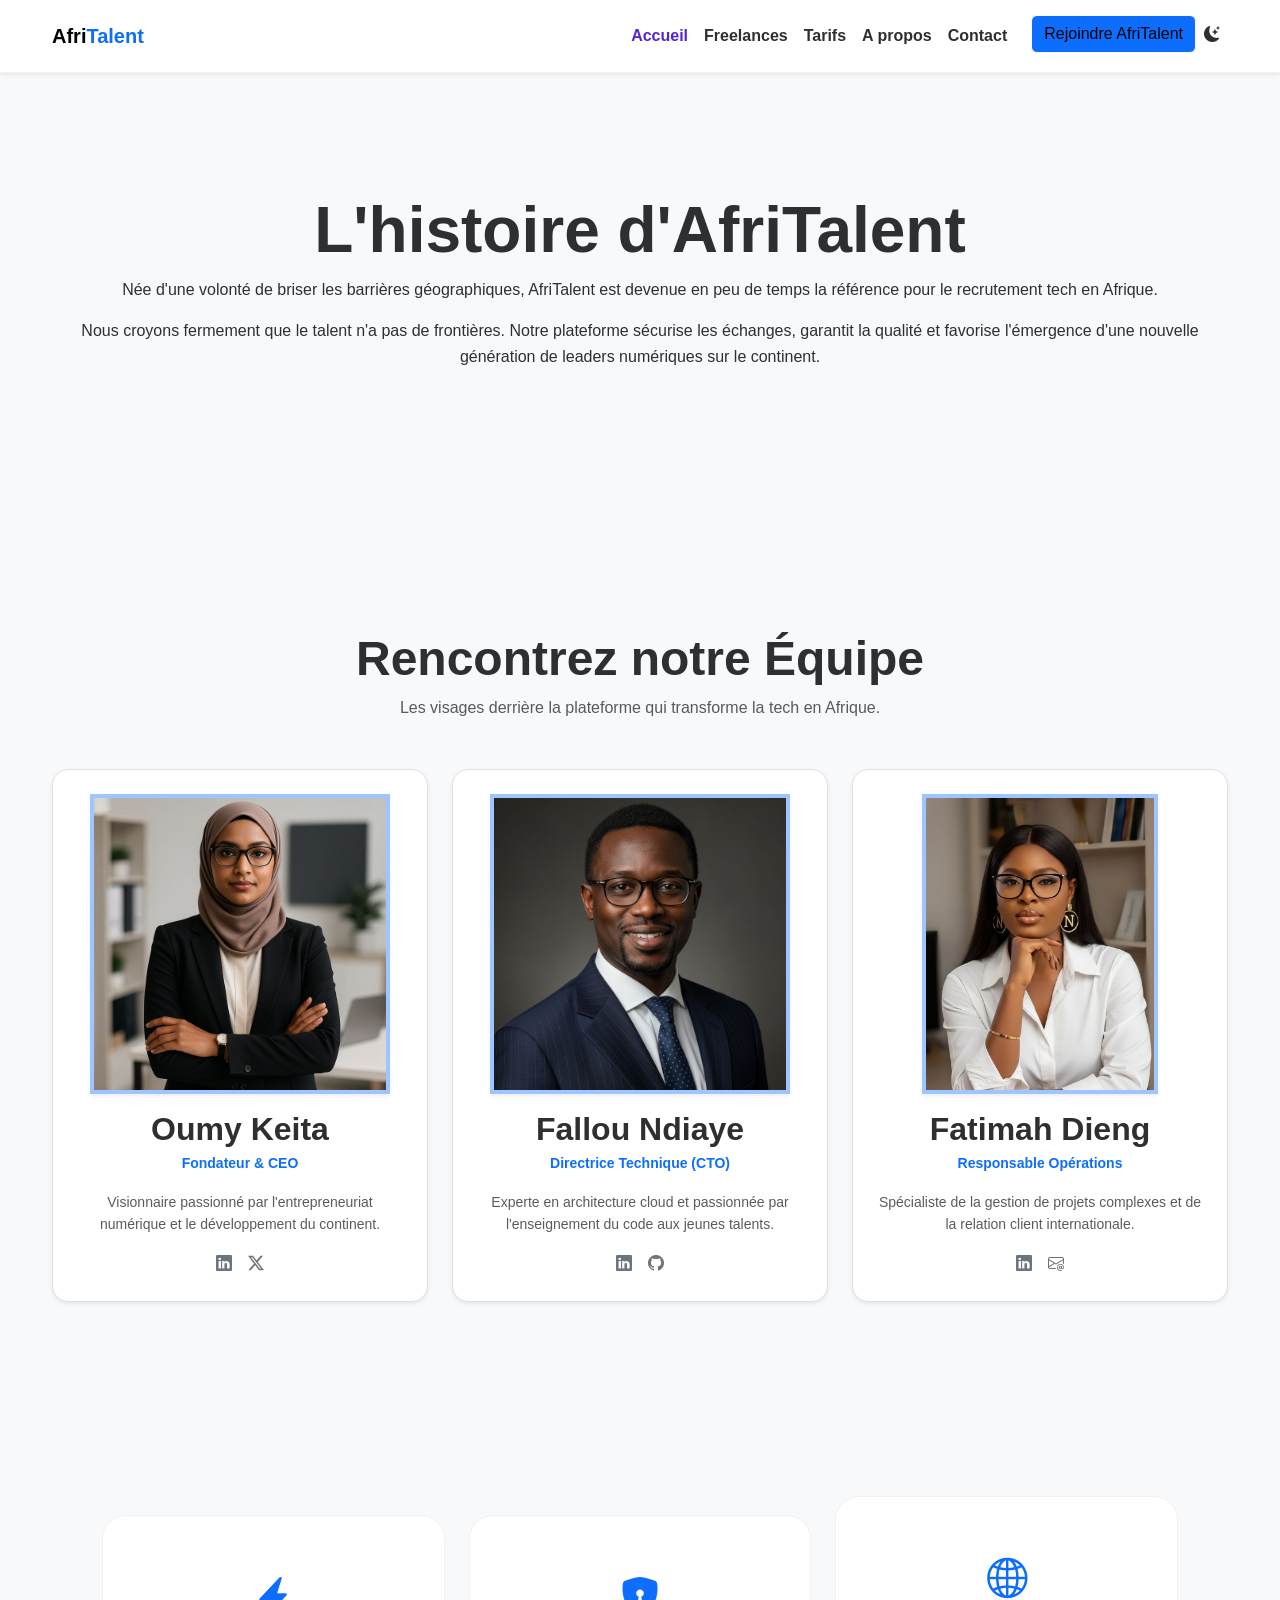
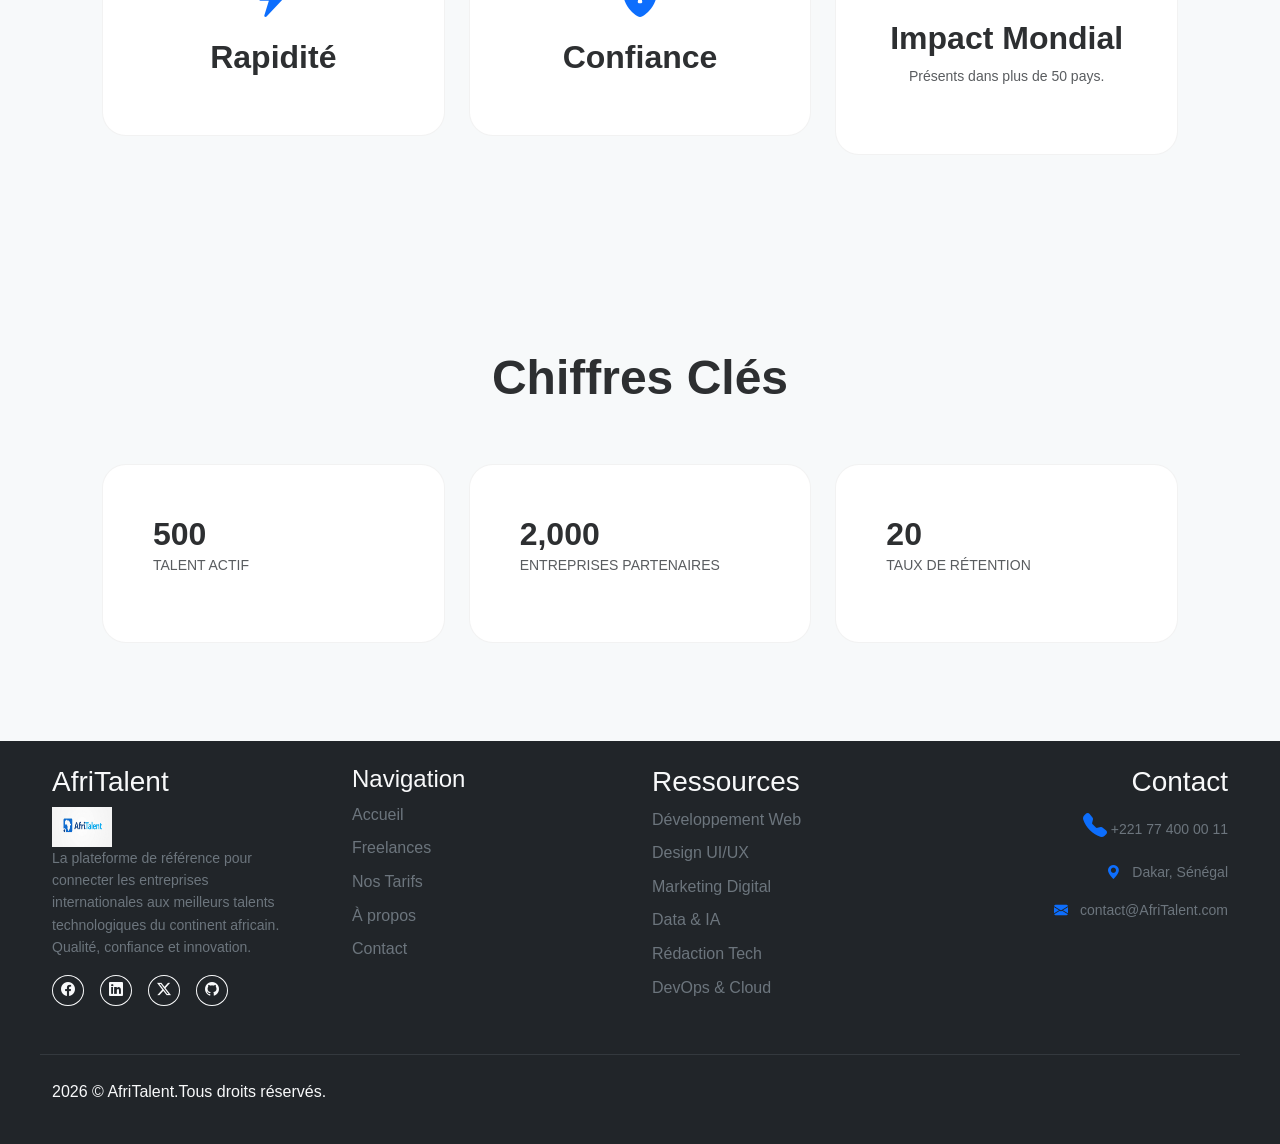
==== commit 81caecb4: "# This is a combination of 2 commits. # This is the 1st commit message: Déploiement : GitHub Pages a" ====
--- a/about.html
+++ b/about.html
@@ -39,9 +39,9 @@
         </div>
     </nav>
     <!-- section notre histoire -->
-    <section class="container py-5">
-        <header class="bg-light py-5 mt-5">
-            <div class="container py-5 text-center reveal">
+    <section class="container py-5 fade-in ">
+        <header class="bg-light py-5 mt-5 mb-1">
+            <div class="container py-5 text-center ">
                 <h1 class="display-3 fw-bold">L'histoire d'AfriTalent</h1>
                 <p>Née d'une volonté de briser les barrières géographiques, AfriTalent est devenue en peu de temps la
                     référence pour le recrutement tech en Afrique.</p>
@@ -52,14 +52,14 @@
         </header>
     </section>
     <!-- l'equipe -->
-    <section class="container py-5">
-        <div class="py-5 reveal">
+    <section class="container py-5 fade-in ">
+        <div class="py-5">
             <div class="text-center mb-5">
                 <h2 class="fw-bold display-5">Rencontrez notre Équipe</h2>
                 <p class="text-muted">Les visages derrière la plateforme qui transforme la tech en Afrique.</p>
             </div>
             <div class="row g-4">
-                <div class="col-md-4 text-center">
+                <div class="col-md-4 text-center fade-in">
                     <div class="team-card p-4 rounded-4 bg-white shadow-sm border h-100">
                         <img src="image/oumy.jpg" height="300"
                             class=" mb-3 border border-4 border-primary-subtle shadow-sm" alt="CEO">
@@ -73,9 +73,9 @@
                         </div>
                     </div>
                 </div>
-                <div class="col-md-4 text-center">
+                <div class="col-md-4 text-center fade-in">
                     <div class="team-card p-4 rounded-4 bg-white shadow-sm border h-100">
-                        <img src="image/Fallou.jpg" height="300"
+                        <img src="image/fallou.jpg" height="300"
                             class=" mb-3 border border-4 border-primary-subtle shadow-sm" alt="CTO">
                         <h2 class="fw-bold mb-1">Fallou Ndiaye</h2>
                         <p class="text-primary fw-bold small mb-3">Directrice Technique (CTO)</p>
@@ -87,7 +87,7 @@
                         </div>
                     </div>
                 </div>
-                <div class="col-md-4 text-center">
+                <div class="col-md-4 text-center fade-in">
                     <div class="team-card p-4 rounded-4 bg-white shadow-sm border h-100">
                         <img src="image/fatimah.jpg" height="300"
                             class=" mb-3 border border-4 border-primary-subtle shadow-sm" alt="COO">
@@ -103,11 +103,12 @@
                 </div>
             </div>
         </div>
+
     </section>
     <!-- nos valeurs -->
-    <section>
+    <section class="container py-5 fade-in">
         <div class="row align-items-center g-5 mb-5">
-            <div class="col-lg-6 reveal">
+            <div class="col-lg-12 ">
                 <div class="bento-grid">
                     <div class="bento-item item-3 text-center">
                         <i class="bi bi-lightning-charge-fill fs-1 text-primary"></i>
@@ -127,7 +128,7 @@
         </div>
     </section>
     <!-- chiffres cles -->
-    <section class="container my-5">
+    <section class="container my-5 fade-in">
         <h2 class="fw-bold display-5 text-center ">Chiffres Clés</h2>
         <div class="bento-grid">
             <div class="bento-item large">
@@ -135,11 +136,11 @@
                 <p class="small text-muted text-uppercase">Talent Actif</p>
             </div>
             <div class="bento-item">
-                <h2 class="fw-bold mb-0"><span class="counter" data-target="700">0</span></h2>
+                <h2 class="fw-bold mb-0"><span class="counter" data-target="10000">0</span></h2>
                 <p class="small text-muted text-uppercase">Entreprises partenaires</p>
             </div>
             <div class="bento-item">
-                <h2 class="fw-bold mb-0"><span class="counter" data-target="10000">0</span></h2>
+                <h2 class="fw-bold mb-0"><span class="counter" data-target="99">0</span></h2>
                 <p class="small text-muted text-uppercase">Taux de rétention</p>
             </div>
         </div>
--- a/css/style.css
+++ b/css/style.css
@@ -1,46 +1,59 @@
-*{
-   margin: 0;
-   padding: 0;
-   box-sizing: border-box;
-}
-:root{
-   --primary: #5624d0;        
-   --accent: #cef53d;        
-   --dark-bg: #1c1d1f;
-   --light-bg: #f7f9fa;
-   --white: #ffffff;
-   --text-main: #2d2f31;
-   --transition-smooth: all 0.4s cubic-bezier(0.165, 0.84, 0.44, 1);
-}
+/* ==========================================================================
+   VARIABLES & CONFIGURATION (Min. 6 variables)
+   ========================================================================== */
+
+:root {
+    --primary: #5624d0;
+    --accent: #cef53d;
+    --dark-bg: #1c1d1f;
+    --light-bg: #f7f9fa;
+    --white: #ffffff;
+    --text-main: #2d2f31;
+    --transition-smooth: all 0.4s cubic-bezier(0.165, 0.84, 0.44, 1);
+}
+
 @import url('https://fonts.googleapis.com/css2?family=Poppins:wght@300;400;600&display=swap');
 @import url('https://fonts.googleapis.com/css2?family=Roboto:wght@300;400;700&display=swap');
-body{
-   font-family: 'Roboto',sans-serif;
-   background-color: var(--light-bg);
-   color: var(--text-main);
-   line-height: 1.6;
-   margin: 0;
-   overflow-x: hidden;
-}
-
-html, body{
+
+body {
+    font-family: 'Roboto', sans-serif;
+    background-color: var(--light-bg);
+    color: var(--text-main);
+    line-height: 1.6;
+    margin: 0;
     overflow-x: hidden;
 }
 
+.img {
+    box-shadow: #6f7376;
+    width: 70%;
+    height: 20%;
+    border-radius: 5%;
+
+}
+
+html,
+body {
+    overflow-x: hidden;
+}
+
+/* ==========================================================================
+   DARK MODE (Toggle)
+   ========================================================================== */
 body.dark-mode {
     background-color: #0b0b0b;
     color: var(--white);
 }
 
-
-body.dark-mode .navbar, 
-body.dark-mode .bento-item, 
+body.dark-mode .navbar,
+body.dark-mode .bento-item,
 body.dark-mode .card,
 body.dark-mode .accordion-item {
     background-color: #1a1a1a;
     border-color: #333;
     color: var(--white);
 }
+
 /* Navbar en dark mode */
 body.dark-mode .navbar {
     background-color: #121212 !important;
@@ -63,9 +76,17 @@
     color: #fff !important;
 }
 
-body.dark-mode .bg-light { background-color: #121212 !important; }
-body.dark-mode .text-muted { color: #aaa !important; }
-body.dark-mode .nav-link { color: var(--white) !important; }
+body.dark-mode .bg-light {
+    background-color: #121212 !important;
+}
+
+body.dark-mode .text-muted {
+    color: #aaa !important;
+}
+
+body.dark-mode .nav-link {
+    color: var(--white) !important;
+}
 
 /* ==============================================================
 La navbar qui change de style au scroll (fond, ombre, effet shrink)
@@ -79,9 +100,9 @@
 
 /* Navbar quand on scroll */
 #mainNav.scrolled {
-    background-color: #ffffff !important;
+    background-color: #b2b3b3 !important;
     padding: 8px 0;
-    box-shadow: 0 4px 20px rgba(0,0,0,0.1);
+    box-shadow: 0 4px 20px rgba(0, 0, 0, 0.1);
 }
 
 /* Texte en mode scroll */
@@ -96,7 +117,7 @@
 
 body.dark-mode #mainNav.scrolled {
     background-color: #121212 !important;
-    box-shadow: 0 4px 20px rgba(0,0,0,0.6);
+    box-shadow: 0 4px 20px rgba(0, 0, 0, 0.6);
 }
 
 body.dark-mode #mainNav.scrolled .nav-link:not(.btn) {
@@ -107,10 +128,13 @@
     background-color: gray;
 }
 
+/* ==========================================================================
+   ANIMATIONS & ACCESSIBILITÉ
+   ========================================================================== */
 /* État initial (caché) */
 .fade-in {
-    opacity: 0;
-    transform: translateY(40px);
+    opacity: 1;
+    transform: translateY(60px);
     transition: all 0.8s ease;
 }
 
@@ -119,42 +143,55 @@
     opacity: 1;
     transform: translateY(0);
 }
-/* /validation */
-.error { 
-color: red; 
-font-size: 0.9em;
-}
-.success { 
-color: green; 
-font-size: 1.1em; 
- }  
- /* #backToTop{
-    background: #000;
- } */
-
-
-
-
-
-
-h1,h2,h3{
-   font-family:'Poppins',sans-serif;
-}
-p{
-   font-size: 16px;
-
-}
-html{
-   scroll-behavior: smooth;
-}
-/* .nav-link.active, .nav-link:hover {
-    color: var(--primary) !important;
-} */
-.section-padding { 
-    padding: 100px 0; 
-}
-.section{
+
+/*=========================================================
+ validation
+ ========================================================== */
+.error {
+    color: red;
+    font-size: 0.9em;
+}
+
+.success {
+    color: green;
+    font-size: 1.1em;
+}
+
+/*===================================================
+  section 
+  ====================================================*/
+h1,
+h2,
+h3 {
+    font-family: 'Poppins', sans-serif;
+}
+
+p {
+    font-size: 16px;
+
+}
+
+html {
+    scroll-behavior: smooth;
+}
+
+.container {
+    width: 100%;
+    max-width: 1200px;
+    margin: auto;
+}
+
+.section-padding {
+    padding: 100px 0;
+}
+
+.section {
     position: relative;
+}
+
+.hero-section {
+    align-items: center;
+
 }
 
 /* ==========================================================================
@@ -162,7 +199,7 @@
    ========================================================================== */
 .navbar {
     background-color: var(--white);
-    border-bottom: 1px solid rgba(0,0,0,0.05);
+    border-bottom: 1px solid rgba(0, 0, 0, 0.05);
     padding: 20px 0;
     transition: var(--transition-smooth);
 }
@@ -171,7 +208,7 @@
     padding: 10px 0;
     background-color: rgba(255, 255, 255, 0.95);
     backdrop-filter: blur(10px);
-    box-shadow: 0 10px 30px rgba(0,0,0,0.05);
+    box-shadow: 0 10px 30px rgba(0, 0, 0, 0.05);
 }
 
 .nav-link {
@@ -179,124 +216,136 @@
     color: var(--text-main) !important;
 }
 
-.nav-link.active, .nav-link:hover {
+.nav-link.active,
+.nav-link:hover {
     color: var(--primary) !important;
 }
 
-
-
-
-.hero-section{
-   padding: 60px 0;
-}
-
+.navbar {
+    padding: 1rem;
+    transition: all 0.3s ease;
+}
+
+
+
+/* ==========================================================================
+   BENTO GRID (Design 2026)
+   ========================================================================== */
 .bento-grid {
+    justify-content: center;
+    align-items: center;
     display: grid;
     grid-template-columns: repeat(3, 1fr);
     gap: 24px;
+    position: relative;
+    overflow: hidden;
+    padding: 50px;
+    /* align-items: center; */
+    /* padding: 100px;
+    width: 20px; */
 }
 
 .bento-item {
     background: var(--white);
-    padding: 40px;
+    padding: 50px;
     border-radius: 24px;
-    border: 1px solid rgba(0,0,0,0.05);
+    border: 1px solid rgba(0, 0, 0, 0.05);
     transition: var(--transition-smooth);
     position: relative;
     overflow: hidden;
 }
+
 .bento-item:hover {
     transform: translateY(-10px);
-    box-shadow: 0 20px 40px rgba(0,0,0,0.08);
-}
-
+    box-shadow: 0 20px 40px rgba(0, 0, 0, 0.08);
+}
+
+/* ==========================================================================
+   CARDS & HOVER EFFECTS
+   ========================================================================== */
 
 .card {
-  background: white;
-  padding: 20px;
-  border-radius: 10px;
-  transition: all 0.3s ease;
-  box-shadow: 0 2px 5px rgba(0,0,0,0.1);
+    background: white;
+    padding: 20px;
+    border-radius: 10px;
+    transition: all 0.3s ease;
+    box-shadow: 0 2px 5px rgba(0, 0, 0, 0.1);
 }
 
 .card:hover {
-  transform: translateY(-10px) scale(1.03);
-  box-shadow: 0 10px 20px rgba(0,0,0,0.2);
-}
+    transform: translateY(-10px) scale(1.03);
+    box-shadow: 0 10px 20px rgba(0, 0, 0, 0.2);
+}
+
 .carousel-item {
-  text-align: center;
-  padding: 40px;
-  
+    text-align: center;
+    padding: 40px;
+
 }
 
 .carousel-item img {
-  width: 150px;
-  height: 150px;
-}
-
-@media(min-width:768px){
-  .carousel-item img {
-    width: 250px;
-    height: 250px;
-  }
-}
-.img{
-    box-shadow: #6f7376;
-    width: 70%;
-    border-radius: 10%;
-}
-
-.CTA{
-   display: flex;
-   flex-direction: column;
-   align-items: center;
-   justify-content: center;
-   padding: 40px;
-   text-align: center;
-}
-
-.container{
-    width: 100%;
-    max-width: 1200px;
-    margin: auto;
-}
-
-
-@media(max-width:375px){
-    body{
-        font-size:14px ;
-    }
-    .hero{
+    width: 150px;
+    height: 150px;
+}
+
+/*===========================================================
+ Responsive 
+ ============================================================*/
+@media(min-width:768px) {
+    .carousel-item img {
+        width: 250px;
+        height: 250px;
+    }
+}
+
+@media(max-width:375px) {
+    body {
+        font-size: 14px;
+    }
+
+    .hero {
         flex-direction: column;
     }
-    .navbar{
+
+    .navbar {
         flex-direction: column;
     }
-    .card{
+
+    .card {
         margin-bottom: 15px;
-    #ggg{
-        font-size: 14px;
-    }
-}
-}
-
-@media(max-width:768px){
-    .hero{
+
+        #ggg {
+            font-size: 14px;
+        }
+    }
+}
+
+@media(max-width:768px) {
+    .hero {
         flex-direction: column;
     }
-    .bento-grid{
+
+    .bento-grid {
         display: grid;
-        grid-template-columns:1fr 1fr ;
+        grid-template-columns: 1fr 1fr;
         gap: 20px;
     }
 }
-@media(min-width:1200px){
-    .bento-grid{
-        grid-template-columns: repeat(3, 1fr );
-    }
-}
-
-.navbar{
-    padding: 1rem;
-    transition: all 0.3s ease;
-}
+
+@media(min-width:1200px) {
+    .bento-grid {
+        grid-template-columns: repeat(3, 1fr);
+    }
+}
+
+
+.CTA {
+    display: flex;
+    flex-direction: column;
+    align-items: center;
+    justify-content: center;
+    padding: 40px;
+    text-align: center;
+    color: white;
+    background: linear-gradient(to right, #4d4d4e, #e4e4e7);
+}
